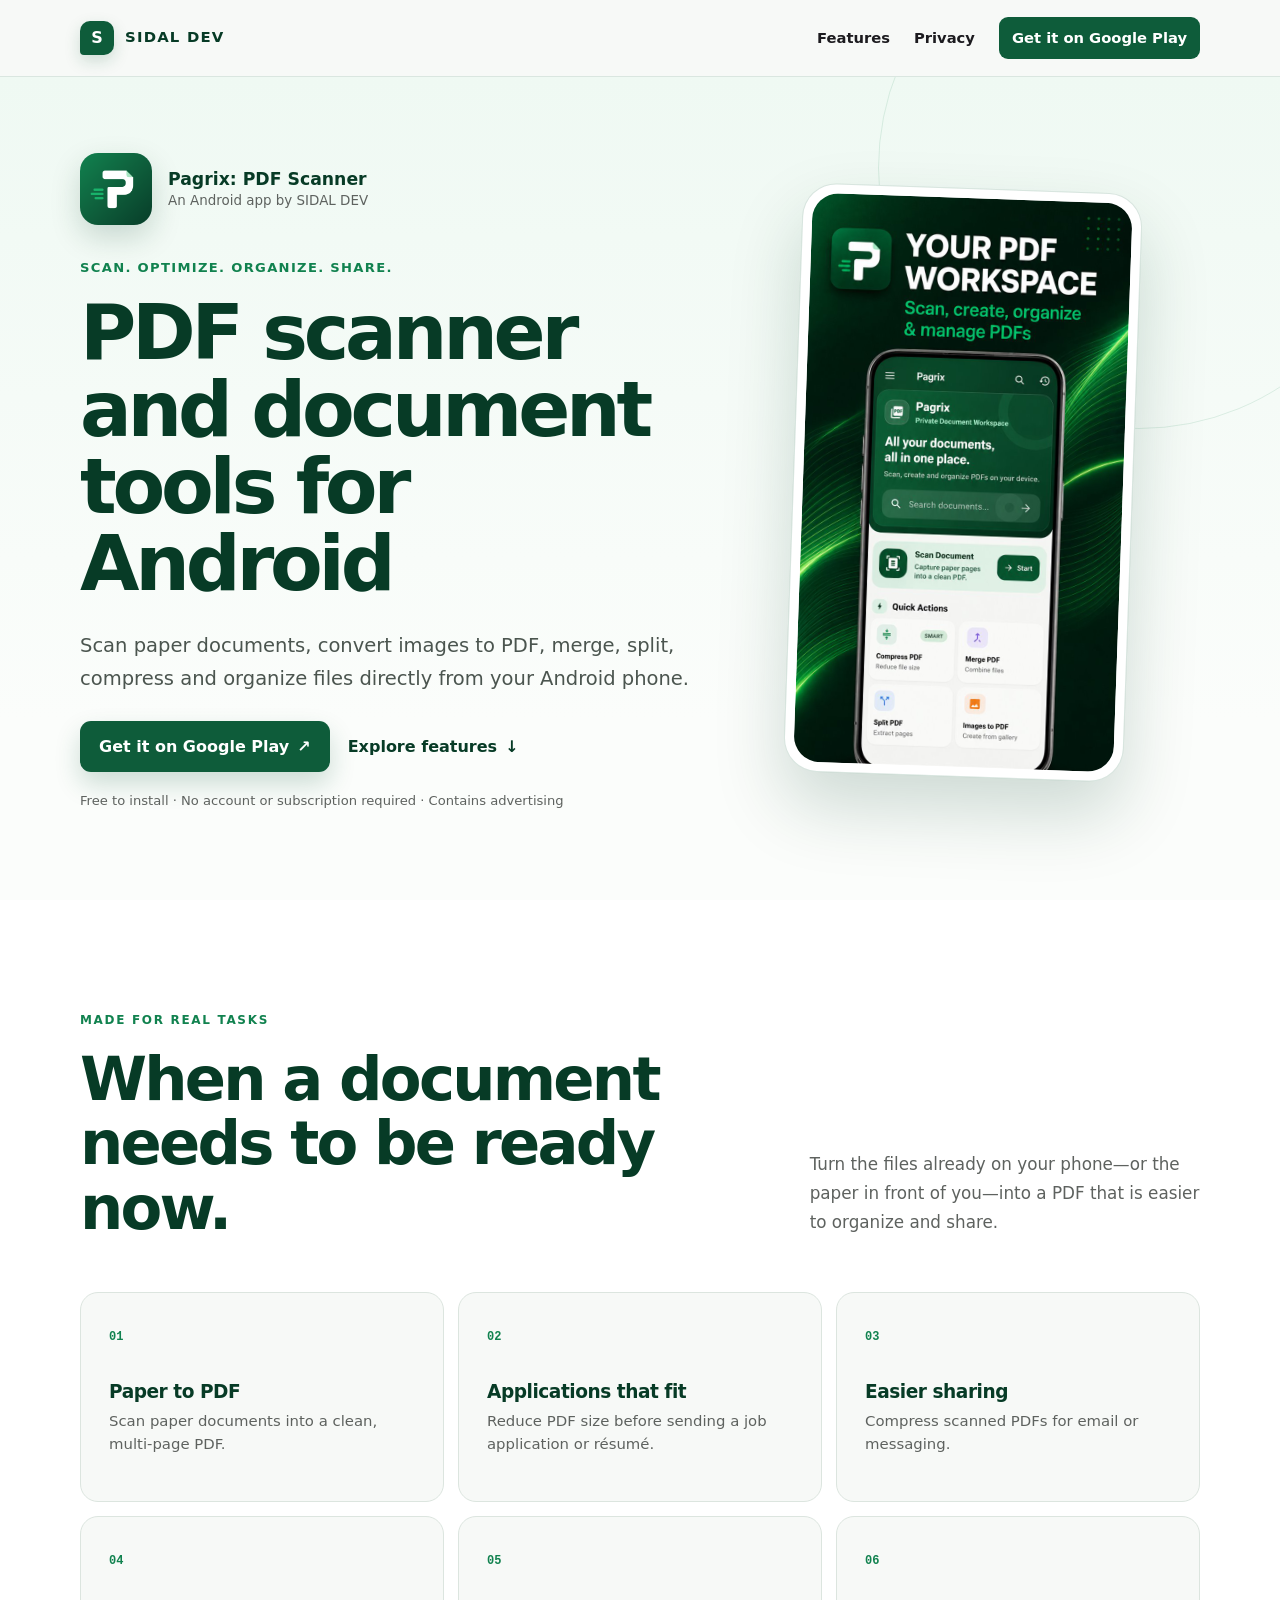
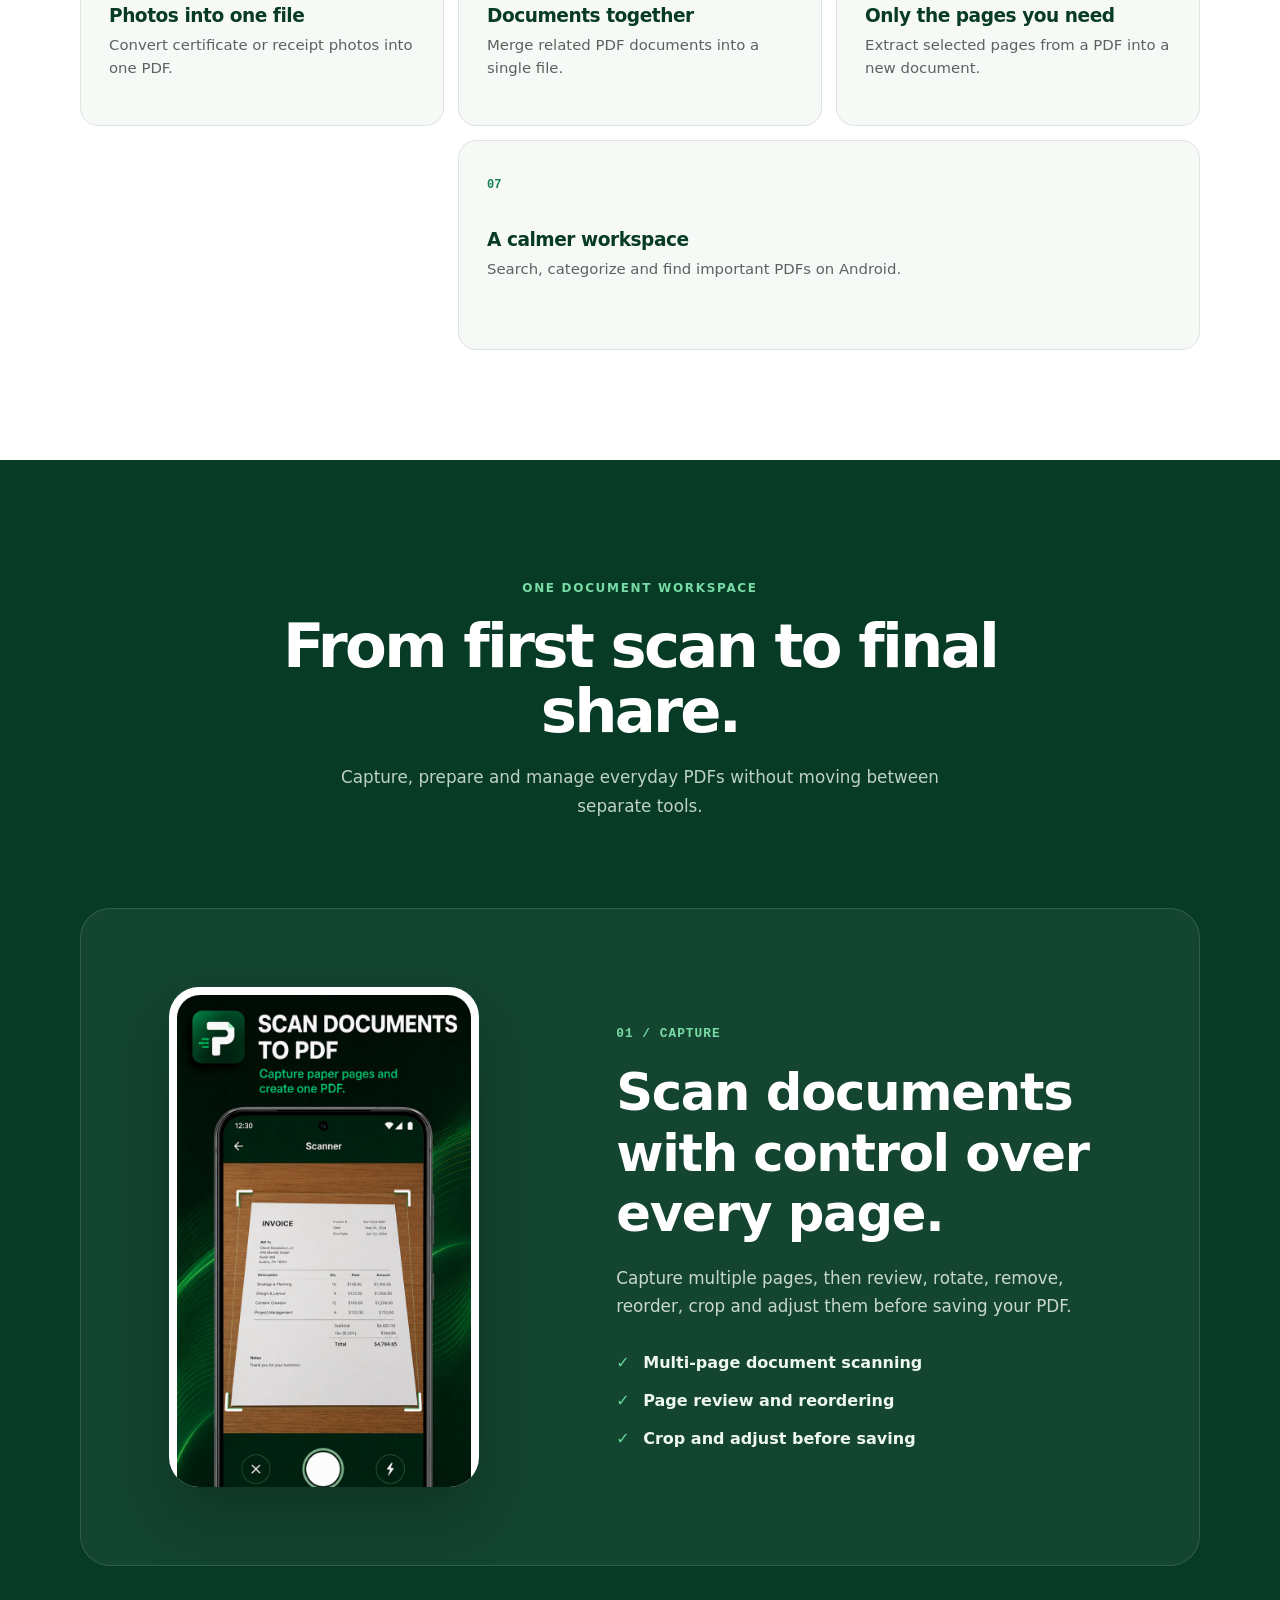
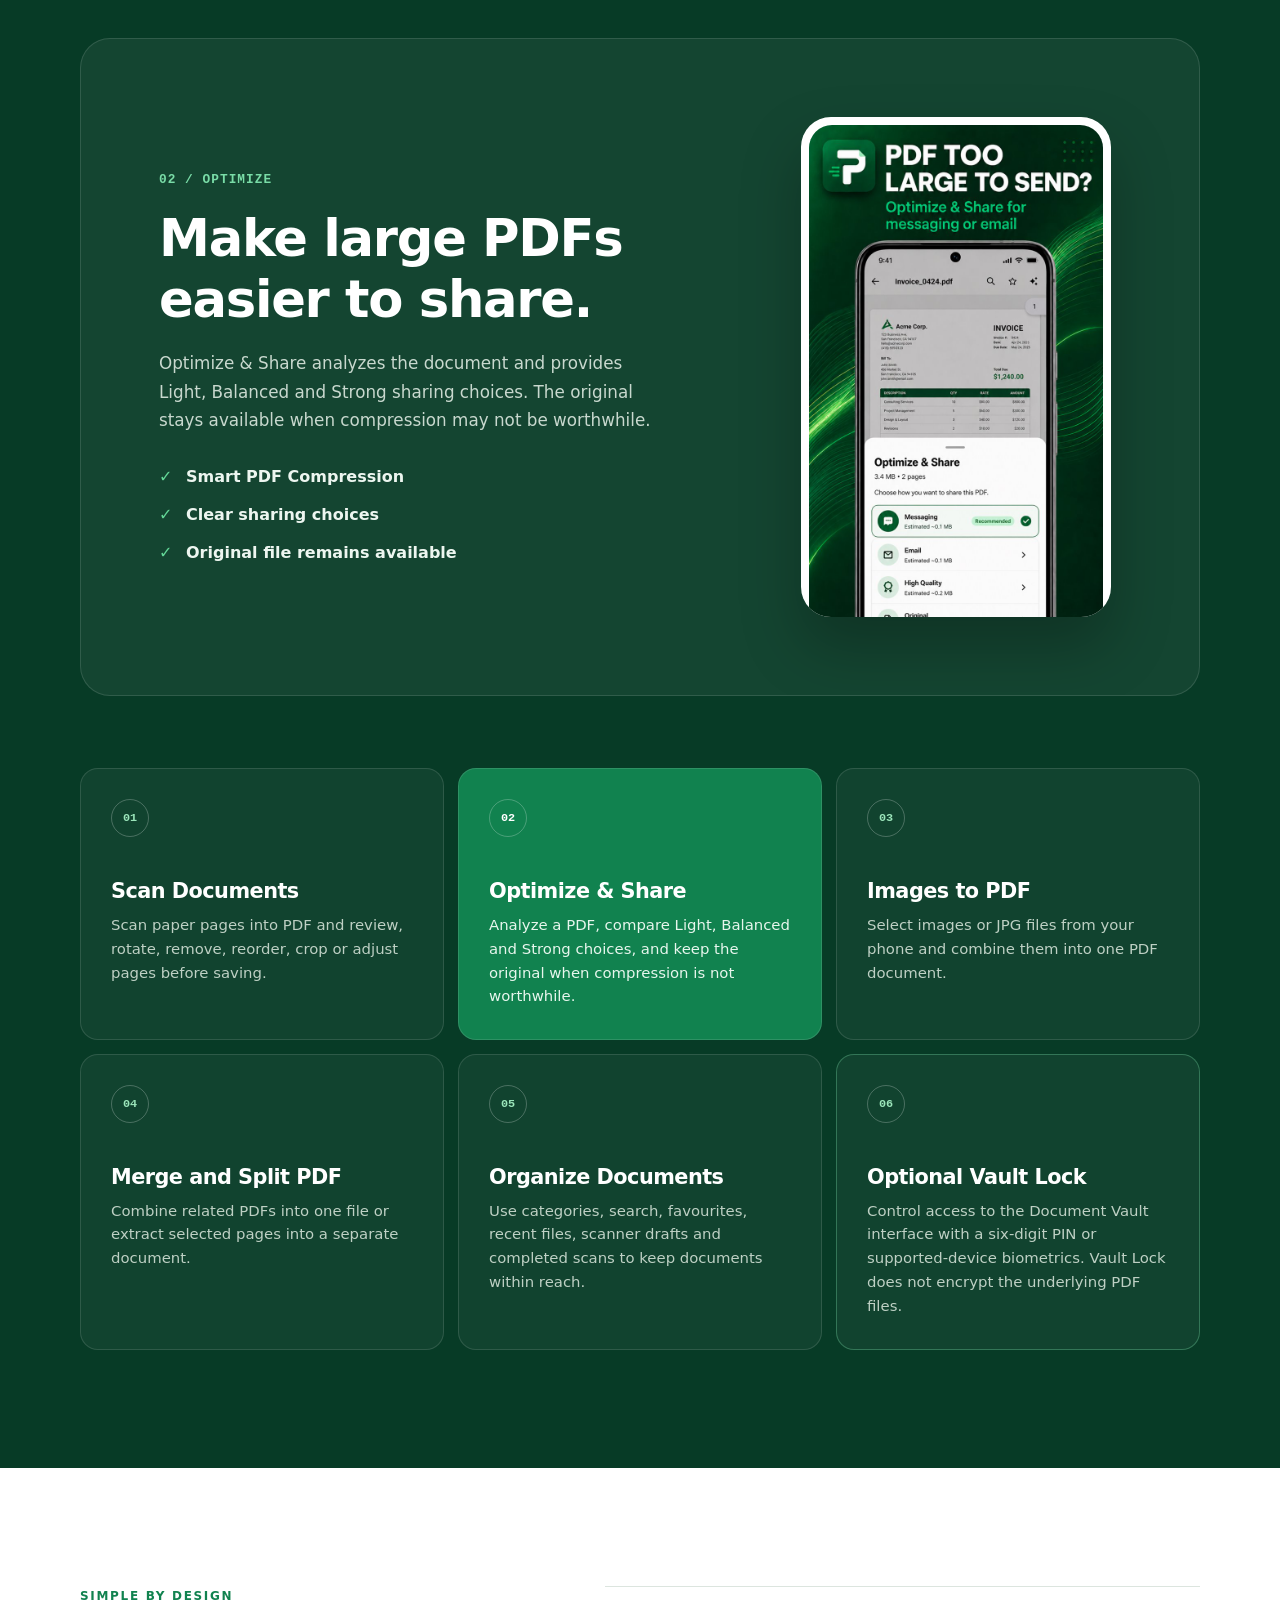
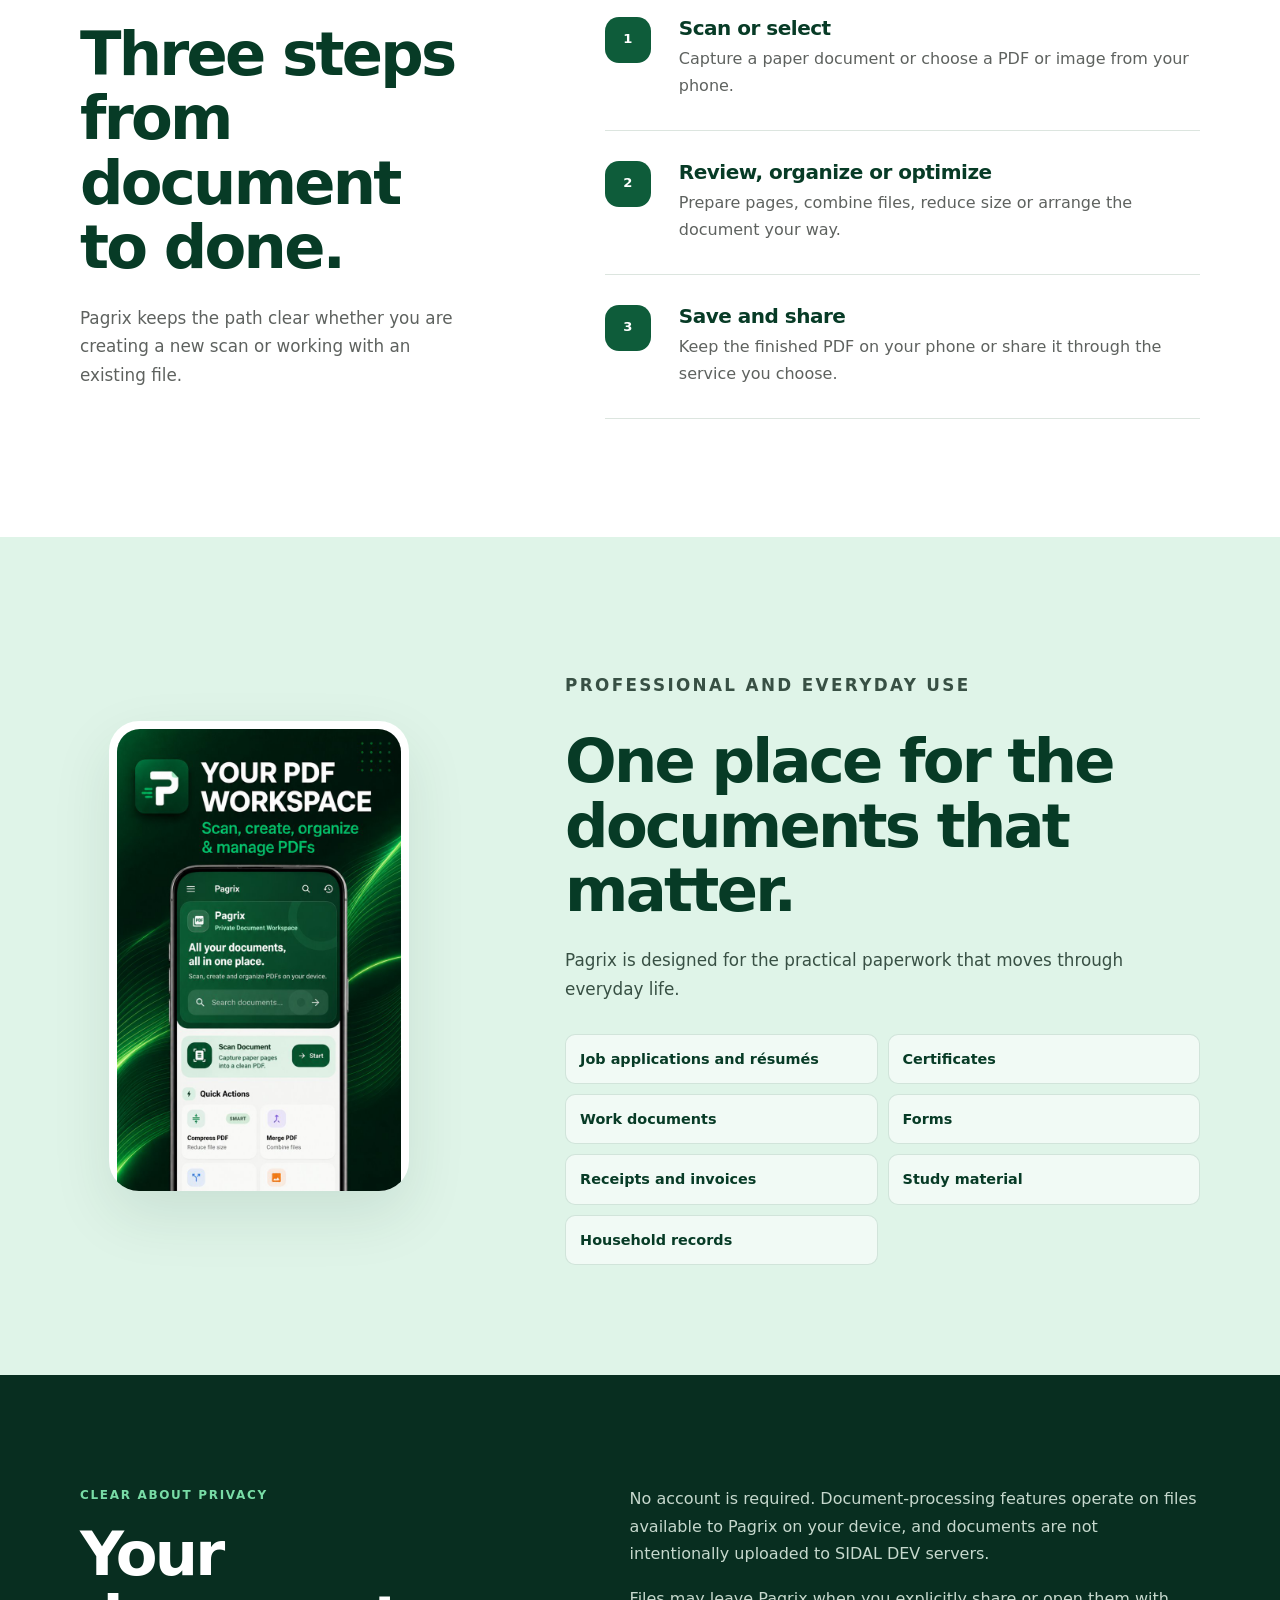
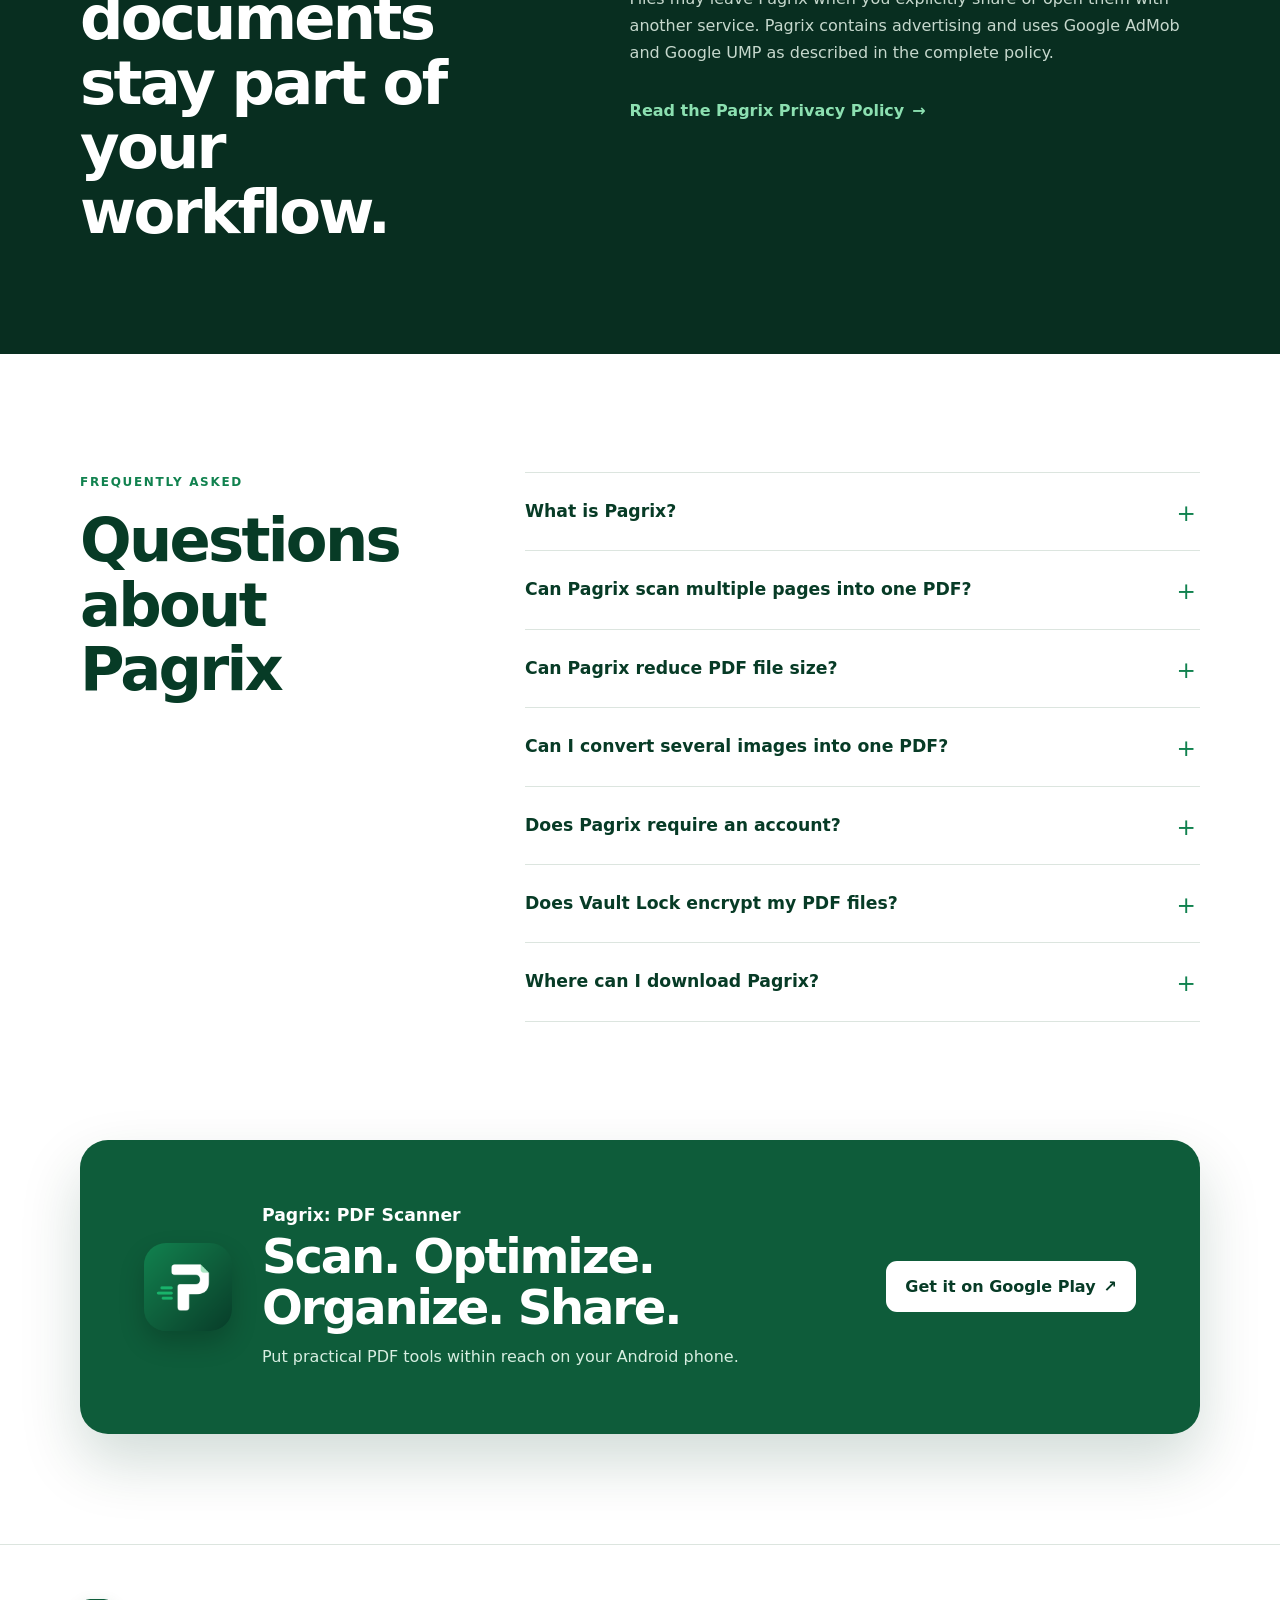
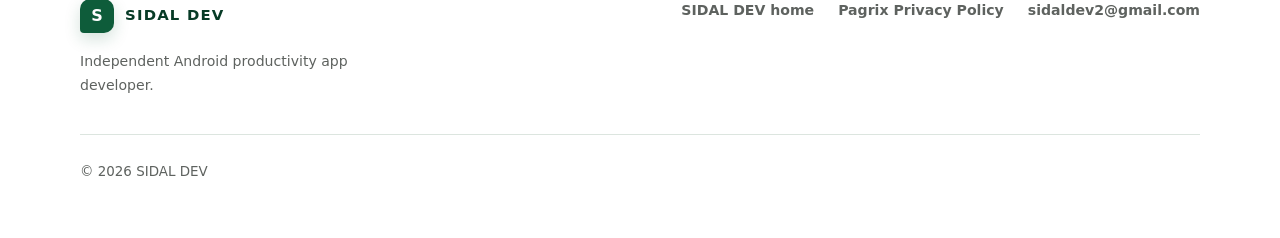
==== pagrix/index.html @ d2dbcf3e "Add Pagrix SEO landing page" ====
<!doctype html>
<html lang="en">
  <head>
    <meta charset="utf-8">
    <meta name="viewport" content="width=device-width, initial-scale=1">
    <meta name="description" content="Scan documents to PDF, convert images, merge, split, compress and organize PDF files on Android with Pagrix.">
    <meta name="robots" content="index, follow">
    <title>Pagrix: PDF Scanner &amp; Document Tools for Android</title>
    <link rel="canonical" href="https://sidaldev.github.io/pagrix/">
    <meta property="og:title" content="Pagrix: PDF Scanner &amp; Document Tools for Android">
    <meta property="og:description" content="Scan documents to PDF, convert images, merge, split, compress and organize PDF files on Android with Pagrix.">
    <meta property="og:url" content="https://sidaldev.github.io/pagrix/">
    <meta property="og:type" content="website">
    <meta property="og:image" content="https://sidaldev.github.io/pagrix/assets/pagrix-social-card.jpg">
    <meta property="og:image:width" content="1024">
    <meta property="og:image:height" content="500">
    <meta property="og:image:alt" content="Pagrix PDF Scanner and Document Workspace for Android">
    <meta name="twitter:card" content="summary_large_image">
    <meta name="twitter:title" content="Pagrix: PDF Scanner &amp; Document Tools for Android">
    <meta name="twitter:description" content="Scan documents to PDF, convert images, merge, split, compress and organize PDF files on Android with Pagrix.">
    <meta name="twitter:image" content="https://sidaldev.github.io/pagrix/assets/pagrix-social-card.jpg">
    <meta name="twitter:image:alt" content="Pagrix PDF Scanner and Document Workspace for Android">
    <link rel="icon" href="assets/pagrix-app-icon.png" type="image/png">
    <link rel="stylesheet" href="../styles.css">
    <link rel="stylesheet" href="styles.css">
    <script type="application/ld+json">
      {
        "@context": "https://schema.org",
        "@type": "SoftwareApplication",
        "name": "Pagrix: PDF Scanner",
        "applicationCategory": "ProductivityApplication",
        "operatingSystem": "Android",
        "description": "Pagrix is an Android PDF scanner and document workspace for scanning paper documents, converting images to PDF, merging and splitting files, optimizing large PDFs for easier sharing, and organizing documents on a phone.",
        "installUrl": "https://play.google.com/store/apps/details?id=com.sidaldev.pagrix",
        "publisher": {
          "@type": "Organization",
          "name": "SIDAL DEV"
        },
        "offers": {
          "@type": "Offer",
          "price": "0",
          "priceCurrency": "USD"
        }
      }
    </script>
  </head>
  <body class="pagrix-page">
    <header class="site-header pagrix-header">
      <div class="shell header-inner">
        <a class="brand" href="../" aria-label="SIDAL DEV home">
          <span class="brand-mark" aria-hidden="true">S</span>
          <span>SIDAL DEV</span>
        </a>
        <nav class="pagrix-nav" aria-label="Pagrix navigation">
          <a href="#features">Features</a>
          <a href="#privacy">Privacy</a>
          <a class="nav-play-link" href="https://play.google.com/store/apps/details?id=com.sidaldev.pagrix&amp;referrer=utm_source%3Dsidaldev_website%26utm_medium%3Dorganic%26utm_campaign%3Dpagrix_launch" target="_blank" rel="noopener noreferrer">Get it on Google Play</a>
        </nav>
      </div>
    </header>

    <main>
      <section class="pagrix-hero" aria-labelledby="pagrix-title">
        <div class="shell pagrix-hero-grid">
          <div class="pagrix-hero-copy">
            <div class="product-lockup">
              <img src="assets/pagrix-app-icon.png" width="72" height="72" alt="Pagrix app logo">
              <div>
                <p class="product-label">Pagrix: PDF Scanner</p>
                <p class="product-maker">An Android app by SIDAL DEV</p>
              </div>
            </div>
            <p class="pagrix-kicker">Scan. Optimize. Organize. Share.</p>
            <h1 id="pagrix-title">PDF scanner and document tools for Android</h1>
            <p class="pagrix-intro">Scan paper documents, convert images to PDF, merge, split, compress and organize files directly from your Android phone.</p>
            <div class="hero-actions">
              <a class="play-button" href="https://play.google.com/store/apps/details?id=com.sidaldev.pagrix&amp;referrer=utm_source%3Dsidaldev_website%26utm_medium%3Dorganic%26utm_campaign%3Dpagrix_launch" target="_blank" rel="noopener noreferrer">Get it on Google Play <span aria-hidden="true">↗</span></a>
              <a class="feature-link" href="#features">Explore features <span aria-hidden="true">↓</span></a>
            </div>
            <p class="hero-note">Free to install · No account or subscription required · Contains advertising</p>
          </div>
          <div class="pagrix-hero-visual">
            <div class="screenshot-frame">
              <img src="assets/pagrix-workspace.jpg" width="720" height="1280" alt="Pagrix Android app showing its PDF workspace and document tools" fetchpriority="high">
            </div>
          </div>
        </div>
      </section>

      <section class="use-cases" aria-labelledby="use-cases-heading">
        <div class="shell">
          <div class="section-intro split-heading">
            <div>
              <p class="eyebrow">Made for real tasks</p>
              <h2 id="use-cases-heading">When a document needs to be ready now.</h2>
            </div>
            <p>Turn the files already on your phone—or the paper in front of you—into a PDF that is easier to organize and share.</p>
          </div>

          <div class="use-case-grid">
            <article class="use-case-card">
              <span aria-hidden="true">01</span>
              <h3>Paper to PDF</h3>
              <p>Scan paper documents into a clean, multi-page PDF.</p>
            </article>
            <article class="use-case-card">
              <span aria-hidden="true">02</span>
              <h3>Applications that fit</h3>
              <p>Reduce PDF size before sending a job application or résumé.</p>
            </article>
            <article class="use-case-card">
              <span aria-hidden="true">03</span>
              <h3>Easier sharing</h3>
              <p>Compress scanned PDFs for email or messaging.</p>
            </article>
            <article class="use-case-card">
              <span aria-hidden="true">04</span>
              <h3>Photos into one file</h3>
              <p>Convert certificate or receipt photos into one PDF.</p>
            </article>
            <article class="use-case-card">
              <span aria-hidden="true">05</span>
              <h3>Documents together</h3>
              <p>Merge related PDF documents into a single file.</p>
            </article>
            <article class="use-case-card">
              <span aria-hidden="true">06</span>
              <h3>Only the pages you need</h3>
              <p>Extract selected pages from a PDF into a new document.</p>
            </article>
            <article class="use-case-card">
              <span aria-hidden="true">07</span>
              <h3>A calmer workspace</h3>
              <p>Search, categorize and find important PDFs on Android.</p>
            </article>
          </div>
        </div>
      </section>

      <section class="feature-section" id="features" aria-labelledby="features-heading">
        <div class="shell">
          <div class="section-intro centered-heading">
            <p class="eyebrow">One document workspace</p>
            <h2 id="features-heading">From first scan to final share.</h2>
            <p>Capture, prepare and manage everyday PDFs without moving between separate tools.</p>
          </div>

          <div class="feature-showcase">
            <div class="showcase-screen showcase-screen-scan">
              <img src="assets/pagrix-scan-documents.jpg" width="720" height="1280" alt="Pagrix scanner capturing a paper invoice as a PDF" loading="lazy">
            </div>
            <div class="showcase-copy">
              <p class="showcase-index">01 / Capture</p>
              <h3>Scan documents with control over every page.</h3>
              <p>Capture multiple pages, then review, rotate, remove, reorder, crop and adjust them before saving your PDF.</p>
              <ul class="check-list">
                <li>Multi-page document scanning</li>
                <li>Page review and reordering</li>
                <li>Crop and adjust before saving</li>
              </ul>
            </div>
          </div>

          <div class="feature-showcase feature-showcase-reverse">
            <div class="showcase-screen showcase-screen-optimize">
              <img src="assets/pagrix-optimize-share.jpg" width="720" height="1280" alt="Pagrix Optimize and Share screen with sharing choices for a PDF" loading="lazy">
            </div>
            <div class="showcase-copy">
              <p class="showcase-index">02 / Optimize</p>
              <h3>Make large PDFs easier to share.</h3>
              <p>Optimize &amp; Share analyzes the document and provides Light, Balanced and Strong sharing choices. The original stays available when compression may not be worthwhile.</p>
              <ul class="check-list">
                <li>Smart PDF Compression</li>
                <li>Clear sharing choices</li>
                <li>Original file remains available</li>
              </ul>
            </div>
          </div>

          <div class="feature-grid">
            <article class="feature-card">
              <span class="feature-number" aria-hidden="true">01</span>
              <h3>Scan Documents</h3>
              <p>Scan paper pages into PDF and review, rotate, remove, reorder, crop or adjust pages before saving.</p>
            </article>
            <article class="feature-card featured-card">
              <span class="feature-number" aria-hidden="true">02</span>
              <h3>Optimize &amp; Share</h3>
              <p>Analyze a PDF, compare Light, Balanced and Strong choices, and keep the original when compression is not worthwhile.</p>
            </article>
            <article class="feature-card">
              <span class="feature-number" aria-hidden="true">03</span>
              <h3>Images to PDF</h3>
              <p>Select images or JPG files from your phone and combine them into one PDF document.</p>
            </article>
            <article class="feature-card">
              <span class="feature-number" aria-hidden="true">04</span>
              <h3>Merge and Split PDF</h3>
              <p>Combine related PDFs into one file or extract selected pages into a separate document.</p>
            </article>
            <article class="feature-card">
              <span class="feature-number" aria-hidden="true">05</span>
              <h3>Organize Documents</h3>
              <p>Use categories, search, favourites, recent files, scanner drafts and completed scans to keep documents within reach.</p>
            </article>
            <article class="feature-card vault-card">
              <span class="feature-number" aria-hidden="true">06</span>
              <h3>Optional Vault Lock</h3>
              <p>Control access to the Document Vault interface with a six-digit PIN or supported-device biometrics. Vault Lock does not encrypt the underlying PDF files.</p>
            </article>
          </div>
        </div>
      </section>

      <section class="workflow-section" aria-labelledby="workflow-heading">
        <div class="shell workflow-grid">
          <div class="workflow-copy">
            <p class="eyebrow">Simple by design</p>
            <h2 id="workflow-heading">Three steps from document to done.</h2>
            <p>Pagrix keeps the path clear whether you are creating a new scan or working with an existing file.</p>
          </div>
          <ol class="workflow-list">
            <li>
              <span>1</span>
              <div>
                <h3>Scan or select</h3>
                <p>Capture a paper document or choose a PDF or image from your phone.</p>
              </div>
            </li>
            <li>
              <span>2</span>
              <div>
                <h3>Review, organize or optimize</h3>
                <p>Prepare pages, combine files, reduce size or arrange the document your way.</p>
              </div>
            </li>
            <li>
              <span>3</span>
              <div>
                <h3>Save and share</h3>
                <p>Keep the finished PDF on your phone or share it through the service you choose.</p>
              </div>
            </li>
          </ol>
        </div>
      </section>

      <section class="everyday-section" aria-labelledby="everyday-heading">
        <div class="shell everyday-grid">
          <div class="everyday-visual">
            <img src="assets/pagrix-workspace.jpg" width="720" height="1280" alt="Pagrix PDF workspace with scan, compress, merge, split and images-to-PDF tools" loading="lazy">
          </div>
          <div class="everyday-content">
            <p class="eyebrow">Professional and everyday use</p>
            <h2 id="everyday-heading">One place for the documents that matter.</h2>
            <p>Pagrix is designed for the practical paperwork that moves through everyday life.</p>
            <ul class="document-types">
              <li>Job applications and résumés</li>
              <li>Certificates</li>
              <li>Work documents</li>
              <li>Forms</li>
              <li>Receipts and invoices</li>
              <li>Study material</li>
              <li>Household records</li>
            </ul>
          </div>
        </div>
      </section>

      <section class="trust-section" id="privacy" aria-labelledby="trust-heading">
        <div class="shell trust-grid">
          <div>
            <p class="eyebrow">Clear about privacy</p>
            <h2 id="trust-heading">Your documents stay part of your workflow.</h2>
          </div>
          <div class="trust-copy">
            <p>No account is required. Document-processing features operate on files available to Pagrix on your device, and documents are not intentionally uploaded to SIDAL DEV servers.</p>
            <p>Files may leave Pagrix when you explicitly share or open them with another service. Pagrix contains advertising and uses Google AdMob and Google UMP as described in the complete policy.</p>
            <a class="light-link" href="../privacy/pagrix/">Read the Pagrix Privacy Policy <span aria-hidden="true">→</span></a>
          </div>
        </div>
      </section>

      <section class="faq-section" aria-labelledby="faq-heading">
        <div class="shell faq-layout">
          <div class="faq-heading-wrap">
            <p class="eyebrow">Frequently asked</p>
            <h2 id="faq-heading">Questions about Pagrix</h2>
          </div>
          <div class="faq-list">
            <details>
              <summary>What is Pagrix?</summary>
              <p>Pagrix is an Android PDF scanner and document workspace for scanning paper documents, converting images, merging, splitting, compressing and organizing PDF files on a phone.</p>
            </details>
            <details>
              <summary>Can Pagrix scan multiple pages into one PDF?</summary>
              <p>Yes. You can capture multiple pages, review and reorder them, then save them together as one PDF.</p>
            </details>
            <details>
              <summary>Can Pagrix reduce PDF file size?</summary>
              <p>Yes. Smart PDF Compression and Optimize &amp; Share provide choices for reducing larger PDFs while keeping the original file available.</p>
            </details>
            <details>
              <summary>Can I convert several images into one PDF?</summary>
              <p>Yes. Images to PDF can combine multiple images or JPG files selected from your phone into one PDF.</p>
            </details>
            <details>
              <summary>Does Pagrix require an account?</summary>
              <p>No. Pagrix does not require an account or subscription. The app contains advertising.</p>
            </details>
            <details>
              <summary>Does Vault Lock encrypt my PDF files?</summary>
              <p>No. Vault Lock controls access to the Document Vault interface using an optional six-digit PIN or supported-device biometrics. It does not encrypt the underlying PDF files.</p>
            </details>
            <details>
              <summary>Where can I download Pagrix?</summary>
              <p>Pagrix is available from its official listing on Google Play.</p>
              <a href="https://play.google.com/store/apps/details?id=com.sidaldev.pagrix&amp;referrer=utm_source%3Dsidaldev_website%26utm_medium%3Dorganic%26utm_campaign%3Dpagrix_launch" target="_blank" rel="noopener noreferrer">Get it on Google Play <span aria-hidden="true">↗</span></a>
            </details>
          </div>
        </div>
      </section>

      <section class="final-cta" aria-labelledby="final-cta-heading">
        <div class="shell final-cta-card">
          <img src="assets/pagrix-app-icon.png" width="88" height="88" alt="Pagrix app logo" loading="lazy">
          <div class="final-cta-copy">
            <p class="product-label">Pagrix: PDF Scanner</p>
            <h2 id="final-cta-heading">Scan. Optimize. Organize. Share.</h2>
            <p>Put practical PDF tools within reach on your Android phone.</p>
          </div>
          <a class="play-button light-play-button" href="https://play.google.com/store/apps/details?id=com.sidaldev.pagrix&amp;referrer=utm_source%3Dsidaldev_website%26utm_medium%3Dorganic%26utm_campaign%3Dpagrix_launch" target="_blank" rel="noopener noreferrer">Get it on Google Play <span aria-hidden="true">↗</span></a>
        </div>
      </section>
    </main>

    <footer class="site-footer pagrix-footer">
      <div class="shell pagrix-footer-grid">
        <div>
          <a class="brand" href="../" aria-label="SIDAL DEV home">
            <span class="brand-mark" aria-hidden="true">S</span>
            <span>SIDAL DEV</span>
          </a>
          <p>Independent Android productivity app developer.</p>
        </div>
        <nav aria-label="Footer navigation">
          <a href="../">SIDAL DEV home</a>
          <a href="../privacy/pagrix/">Pagrix Privacy Policy</a>
          <a href="mailto:sidaldev2@gmail.com">sidaldev2@gmail.com</a>
        </nav>
        <p class="footer-copyright">© 2026 SIDAL DEV</p>
      </div>
    </footer>
  </body>
</html>
---- styles.css ----
:root {
  --green-950: #073b26;
  --green-800: #0e5c3a;
  --green-700: #11824f;
  --green-500: #19b36b;
  --green-100: #dff4e8;
  --green-50: #eff9f3;
  --ink: #1c1b1f;
  --muted: #5e625f;
  --line: #dce5df;
  --surface: #ffffff;
  --background: #f7f9f7;
  --shell: 1120px;
  --policy-width: 780px;
  --shadow: 0 24px 60px rgba(7, 59, 38, 0.1);
}

* {
  box-sizing: border-box;
}

html {
  scroll-behavior: smooth;
}

body {
  margin: 0;
  color: var(--ink);
  background: var(--background);
  font-family: Inter, ui-sans-serif, system-ui, -apple-system, BlinkMacSystemFont, "Segoe UI", sans-serif;
  font-size: 1rem;
  line-height: 1.7;
  text-rendering: optimizeLegibility;
}

a {
  color: var(--green-800);
  text-underline-offset: 0.2em;
}

a:hover {
  color: var(--green-700);
}

a:focus-visible {
  outline: 3px solid var(--green-500);
  outline-offset: 4px;
  border-radius: 3px;
}

.shell {
  width: min(calc(100% - 40px), var(--shell));
  margin-inline: auto;
}

.site-header {
  position: relative;
  z-index: 10;
  border-bottom: 1px solid rgba(14, 92, 58, 0.12);
  background: rgba(247, 249, 247, 0.94);
}

.header-inner {
  min-height: 76px;
  display: flex;
  align-items: center;
  justify-content: space-between;
  gap: 24px;
}

.brand {
  display: inline-flex;
  align-items: center;
  gap: 11px;
  color: var(--green-950);
  font-size: 0.93rem;
  font-weight: 800;
  letter-spacing: 0.08em;
  text-decoration: none;
}

.brand:hover {
  color: var(--green-950);
}

.brand-mark {
  width: 34px;
  height: 34px;
  display: grid;
  place-items: center;
  border-radius: 10px 10px 10px 4px;
  color: #fff;
  background: var(--green-800);
  font-size: 1rem;
  letter-spacing: 0;
  box-shadow: 0 6px 16px rgba(14, 92, 58, 0.18);
}

nav a {
  color: var(--ink);
  font-size: 0.92rem;
  font-weight: 650;
  text-decoration: none;
}

.hero {
  min-height: 620px;
  display: grid;
  grid-template-columns: minmax(0, 1.15fr) minmax(320px, 0.85fr);
  align-items: center;
  gap: clamp(48px, 8vw, 110px);
  padding-block: 88px 104px;
}

.eyebrow {
  margin: 0 0 16px;
  color: var(--green-700);
  font-size: 0.75rem;
  font-weight: 800;
  letter-spacing: 0.14em;
  text-transform: uppercase;
}

h1,
h2,
h3,
p {
  overflow-wrap: break-word;
}

.hero h1 {
  max-width: 760px;
  margin: 0;
  color: var(--green-950);
  font-size: clamp(3rem, 6vw, 5.6rem);
  font-weight: 760;
  letter-spacing: -0.055em;
  line-height: 0.98;
}

.hero h1 span {
  color: var(--green-700);
}

.hero-intro {
  max-width: 650px;
  margin: 30px 0 26px;
  color: var(--muted);
  font-size: clamp(1.08rem, 2vw, 1.24rem);
  line-height: 1.65;
}

.text-link,
.button-link,
.back-link {
  display: inline-flex;
  align-items: center;
  gap: 8px;
  font-weight: 750;
  text-decoration: none;
}

.text-link {
  padding-block: 4px;
  border-bottom: 2px solid var(--green-500);
}

.hero-art {
  position: relative;
  min-height: 410px;
  display: grid;
  place-items: center;
  isolation: isolate;
}

.hero-art::before {
  content: "";
  position: absolute;
  width: 340px;
  height: 340px;
  border-radius: 50%;
  background: var(--green-100);
  z-index: -2;
}

.hero-art::after {
  content: "";
  position: absolute;
  width: 252px;
  height: 252px;
  border: 1px solid rgba(14, 92, 58, 0.18);
  border-radius: 50%;
  z-index: -1;
}

.document {
  position: absolute;
  width: 205px;
  height: 275px;
  border: 1px solid var(--line);
  border-radius: 12px;
  background: #fff;
  box-shadow: var(--shadow);
}

.document-back {
  transform: translate(42px, -23px) rotate(8deg);
  background: var(--green-50);
}

.document-front {
  transform: translate(-22px, 12px) rotate(-2deg);
  overflow: hidden;
}

.document-fold {
  position: absolute;
  top: 0;
  right: 0;
  width: 56px;
  height: 56px;
  border-radius: 0 0 0 12px;
  background: var(--green-100);
}

.document-line {
  position: absolute;
  left: 34px;
  top: 118px;
  width: 116px;
  height: 9px;
  border-radius: 10px;
  background: #cad7ce;
}

.line-long {
  top: 88px;
  width: 137px;
  background: var(--green-700);
}

.line-short {
  top: 148px;
  width: 88px;
}

.scan-line {
  position: absolute;
  inset: 187px 22px auto;
  height: 3px;
  border-radius: 3px;
  background: var(--green-500);
  box-shadow: 0 0 15px rgba(25, 179, 107, 0.65);
}

.status-chip {
  position: absolute;
  right: 4px;
  bottom: 48px;
  display: flex;
  align-items: center;
  gap: 8px;
  padding: 9px 14px;
  border: 1px solid var(--line);
  border-radius: 999px;
  background: #fff;
  box-shadow: 0 12px 28px rgba(7, 59, 38, 0.12);
  color: var(--green-950);
  font-size: 0.8rem;
  font-weight: 700;
}

.status-chip span {
  width: 8px;
  height: 8px;
  border-radius: 50%;
  background: var(--green-500);
}

.apps-section {
  padding-block: 100px 120px;
  background: var(--green-950);
}

.section-heading {
  display: grid;
  grid-template-columns: 0.55fr 1.45fr;
  gap: 32px;
  align-items: start;
  margin-bottom: 48px;
}

.section-heading .eyebrow {
  color: #75d8a3;
  margin-top: 9px;
}

.section-heading h2 {
  max-width: 650px;
  margin: 0;
  color: #fff;
  font-size: clamp(2rem, 4vw, 3.4rem);
  letter-spacing: -0.04em;
  line-height: 1.1;
}

.app-card {
  display: grid;
  grid-template-columns: 120px 1fr;
  gap: clamp(28px, 5vw, 56px);
  align-items: center;
  padding: clamp(30px, 5vw, 56px);
  border: 1px solid rgba(255, 255, 255, 0.13);
  border-radius: 24px;
  background: rgba(255, 255, 255, 0.065);
}

.app-icon {
  width: 112px;
  height: 112px;
  display: grid;
  place-items: center;
  border-radius: 28px;
  background: var(--green-500);
  box-shadow: 0 18px 42px rgba(0, 0, 0, 0.22);
}

.mini-page {
  position: relative;
  width: 48px;
  height: 60px;
  border-radius: 5px;
  background: #fff;
}

.mini-page::before,
.mini-page::after {
  content: "";
  position: absolute;
  left: 10px;
  right: 10px;
  height: 4px;
  border-radius: 4px;
  background: var(--green-500);
}

.mini-page::before {
  top: 21px;
}

.mini-page::after {
  top: 32px;
  right: 17px;
}

.app-type {
  margin: 0 0 5px;
  color: #9be5ba;
  font-size: 0.78rem;
  font-weight: 750;
  letter-spacing: 0.07em;
  text-transform: uppercase;
}

.app-card h3 {
  margin: 0 0 8px;
  color: #fff;
  font-size: clamp(1.6rem, 3vw, 2.25rem);
  letter-spacing: -0.025em;
}

.app-content > p:not(.app-type) {
  max-width: 620px;
  margin: 0 0 24px;
  color: #cfddd4;
  font-size: 1.04rem;
}

.button-link {
  width: fit-content;
  padding: 11px 17px;
  border-radius: 10px;
  color: var(--green-950);
  background: #fff;
}

.button-link:hover {
  color: var(--green-800);
  background: var(--green-50);
}

.app-card-actions {
  display: flex;
  flex-wrap: wrap;
  align-items: center;
  gap: 20px;
}

.app-secondary-link {
  color: #cfddd4;
  font-size: 0.92rem;
  font-weight: 700;
}

.app-secondary-link:hover {
  color: #fff;
}

.policy-main {
  padding: 58px 20px 110px;
}

.policy-shell {
  width: min(100%, var(--policy-width));
  margin-inline: auto;
}

.back-link {
  margin-bottom: 42px;
  font-size: 0.92rem;
}

.policy-hero {
  padding: clamp(30px, 6vw, 56px);
  border-radius: 24px;
  background: var(--green-950);
  box-shadow: var(--shadow);
}

.policy-hero .eyebrow {
  color: #8ce0b1;
}

.policy-hero h1 {
  margin: 0;
  color: #fff;
  font-size: clamp(2.5rem, 7vw, 4.5rem);
  letter-spacing: -0.05em;
  line-height: 1.03;
}

.policy-meta {
  display: grid;
  grid-template-columns: repeat(3, 1fr);
  gap: 22px;
  margin: 42px 0 0;
  padding-top: 28px;
  border-top: 1px solid rgba(255, 255, 255, 0.18);
}

.policy-meta div {
  min-width: 0;
}

.policy-meta dt {
  margin-bottom: 3px;
  color: #9bc6ad;
  font-size: 0.73rem;
  font-weight: 750;
  letter-spacing: 0.06em;
  text-transform: uppercase;
}

.policy-meta dd {
  margin: 0;
  color: #fff;
  font-size: 0.9rem;
  font-weight: 620;
  overflow-wrap: anywhere;
}

code {
  font-family: "SFMono-Regular", Consolas, "Liberation Mono", monospace;
  font-size: 0.88em;
}

.policy-content {
  margin-top: 50px;
}

.policy-lead {
  margin: 0 0 58px;
  color: var(--green-950);
  font-size: clamp(1.15rem, 2.5vw, 1.35rem);
  font-weight: 520;
  line-height: 1.65;
}

.policy-content section {
  margin-top: 48px;
  padding-top: 48px;
  border-top: 1px solid var(--line);
}

.policy-content h2 {
  margin: 0 0 20px;
  color: var(--green-950);
  font-size: clamp(1.35rem, 3vw, 1.7rem);
  letter-spacing: -0.025em;
  line-height: 1.25;
}

.policy-content p {
  margin: 0 0 16px;
  color: #3f4541;
}

.policy-content ul {
  margin: 8px 0 20px;
  padding-left: 1.4em;
}

.policy-content li {
  margin-bottom: 6px;
}

.contact-card {
  padding: 26px;
  border: 1px solid var(--line);
  border-radius: 16px;
  background: var(--surface);
}

.contact-card p {
  margin-bottom: 15px;
}

.contact-label {
  display: block;
  color: var(--muted);
  font-size: 0.75rem;
  font-weight: 750;
  letter-spacing: 0.05em;
  text-transform: uppercase;
}

.contact-email {
  display: inline-block;
  margin-top: 5px;
  color: var(--green-800);
  font-weight: 750;
  overflow-wrap: anywhere;
}

.site-footer {
  border-top: 1px solid var(--line);
  background: #fff;
}

.footer-inner {
  min-height: 100px;
  display: flex;
  align-items: center;
  justify-content: space-between;
  gap: 24px;
}

.footer-inner p,
.footer-inner a {
  margin: 0;
  color: var(--muted);
  font-size: 0.87rem;
}

@media (max-width: 760px) {
  .shell {
    width: min(calc(100% - 32px), var(--shell));
  }

  .hero {
    min-height: 0;
    grid-template-columns: 1fr;
    gap: 30px;
    padding-block: 68px 78px;
  }

  .hero-copy {
    position: relative;
    z-index: 2;
  }

  .hero-art {
    min-height: 310px;
    transform: scale(0.85);
  }

  .section-heading {
    grid-template-columns: 1fr;
    gap: 8px;
  }

  .section-heading .eyebrow {
    margin-top: 0;
  }

  .app-card {
    grid-template-columns: 1fr;
  }

  .app-icon {
    width: 88px;
    height: 88px;
    border-radius: 22px;
  }

  .mini-page {
    transform: scale(0.78);
  }

  .policy-meta {
    grid-template-columns: 1fr;
  }
}

@media (max-width: 440px) {
  .header-inner {
    min-height: 68px;
  }

  .brand {
    font-size: 0.82rem;
  }

  .brand-mark {
    width: 31px;
    height: 31px;
  }

  .hero {
    padding-top: 52px;
  }

  .hero h1 {
    font-size: clamp(2.65rem, 14vw, 3.7rem);
  }

  .hero-art {
    margin-inline: -24px;
    transform: scale(0.75);
  }

  .apps-section {
    padding-block: 78px 88px;
  }

  .app-card {
    border-radius: 18px;
  }

  .policy-main {
    padding: 38px 16px 78px;
  }

  .policy-hero {
    margin-inline: -2px;
    border-radius: 18px;
  }

  .footer-inner {
    min-height: 116px;
    flex-direction: column;
    align-items: flex-start;
    justify-content: center;
    gap: 5px;
  }
}

@media (prefers-reduced-motion: reduce) {
  html {
    scroll-behavior: auto;
  }
}
---- pagrix/styles.css ----
.pagrix-page {
  background: #fbfdfb;
  overflow-x: hidden;
}

.pagrix-header {
  position: sticky;
  top: 0;
  backdrop-filter: blur(14px);
}

.pagrix-nav {
  display: flex;
  align-items: center;
  gap: 24px;
}

.nav-play-link {
  padding: 8px 13px;
  border-radius: 9px;
  color: #fff;
  background: var(--green-800);
}

.nav-play-link:hover {
  color: #fff;
  background: var(--green-700);
}

.pagrix-hero {
  position: relative;
  overflow: hidden;
  background: linear-gradient(180deg, var(--green-50), #fbfdfb 78%);
}

.pagrix-hero::before {
  content: "";
  position: absolute;
  top: -170px;
  right: -120px;
  width: 520px;
  height: 520px;
  border: 1px solid rgba(17, 130, 79, 0.12);
  border-radius: 50%;
}

.pagrix-hero-grid {
  min-height: 720px;
  display: grid;
  grid-template-columns: minmax(0, 1.08fr) minmax(310px, 0.72fr);
  align-items: center;
  gap: clamp(48px, 8vw, 112px);
  padding-block: 76px 88px;
}

.product-lockup {
  display: flex;
  align-items: center;
  gap: 16px;
  margin-bottom: 32px;
}

.product-lockup img {
  border-radius: 18px;
  box-shadow: 0 12px 30px rgba(7, 59, 38, 0.18);
}

.product-label,
.product-maker {
  margin: 0;
  line-height: 1.35;
}

.product-label {
  color: var(--green-950);
  font-size: 1.08rem;
  font-weight: 800;
}

.product-maker {
  color: var(--muted);
  font-size: 0.84rem;
}

.pagrix-kicker {
  margin: 0 0 16px;
  color: var(--green-700);
  font-size: 0.82rem;
  font-weight: 850;
  letter-spacing: 0.1em;
  text-transform: uppercase;
}

.pagrix-hero h1 {
  max-width: 760px;
  margin: 0;
  color: var(--green-950);
  font-size: clamp(3rem, 6vw, 5.2rem);
  font-weight: 780;
  letter-spacing: -0.055em;
  line-height: 1;
}

.pagrix-intro {
  max-width: 690px;
  margin: 26px 0;
  color: #4b554f;
  font-size: clamp(1.05rem, 2vw, 1.22rem);
}

.hero-actions {
  display: flex;
  flex-wrap: wrap;
  align-items: center;
  gap: 18px;
}

.play-button,
.feature-link {
  display: inline-flex;
  align-items: center;
  justify-content: center;
  gap: 8px;
  min-height: 48px;
  font-weight: 800;
  text-decoration: none;
}

.play-button {
  padding: 12px 19px;
  border-radius: 11px;
  color: #fff;
  background: var(--green-800);
  box-shadow: 0 12px 26px rgba(14, 92, 58, 0.2);
}

.play-button:hover {
  color: #fff;
  background: var(--green-700);
}

.feature-link {
  color: var(--green-950);
}

.hero-note {
  margin: 18px 0 0;
  color: var(--muted);
  font-size: 0.82rem;
}

.pagrix-hero-visual {
  position: relative;
  display: grid;
  justify-content: center;
}

.screenshot-frame {
  width: min(100%, 340px);
  padding: 9px;
  border: 1px solid rgba(14, 92, 58, 0.16);
  border-radius: 34px;
  background: #fff;
  box-shadow: 0 34px 70px rgba(7, 59, 38, 0.18);
  transform: rotate(2deg);
}

.screenshot-frame img {
  display: block;
  width: 100%;
  height: auto;
  border-radius: 26px;
}

.section-intro h2,
.workflow-copy h2,
.everyday-content h2,
.trust-section h2,
.faq-heading-wrap h2,
.final-cta h2 {
  margin: 0;
  color: var(--green-950);
  font-size: clamp(2.15rem, 5vw, 3.8rem);
  letter-spacing: -0.045em;
  line-height: 1.06;
}

.section-intro > p:last-child,
.workflow-copy > p:last-child,
.everyday-content > p {
  color: var(--muted);
  font-size: 1.05rem;
}

.use-cases {
  padding-block: 110px;
  background: #fff;
}

.split-heading {
  display: grid;
  grid-template-columns: minmax(0, 1fr) minmax(280px, 0.62fr);
  align-items: end;
  gap: clamp(34px, 8vw, 100px);
  margin-bottom: 52px;
}

.split-heading > p:last-child {
  margin: 0 0 4px;
}

.use-case-grid {
  display: grid;
  grid-template-columns: repeat(3, minmax(0, 1fr));
  gap: 14px;
}

.use-case-card {
  min-height: 210px;
  padding: 28px;
  border: 1px solid var(--line);
  border-radius: 18px;
  background: var(--background);
}

.use-case-card:last-child {
  grid-column: 2 / 4;
}

.use-case-card > span {
  display: inline-block;
  margin-bottom: 34px;
  color: var(--green-700);
  font-family: "SFMono-Regular", Consolas, "Liberation Mono", monospace;
  font-size: 0.75rem;
  font-weight: 800;
}

.use-case-card h3,
.feature-card h3,
.workflow-list h3,
.showcase-copy h3 {
  color: var(--green-950);
  letter-spacing: -0.025em;
  line-height: 1.18;
}

.use-case-card h3 {
  margin: 0 0 7px;
  font-size: 1.16rem;
}

.use-case-card p {
  margin: 0;
  color: var(--muted);
  font-size: 0.93rem;
  line-height: 1.55;
}

.feature-section {
  padding-block: 118px;
  color: #fff;
  background: var(--green-950);
}

.centered-heading {
  max-width: 760px;
  margin: 0 auto 88px;
  text-align: center;
}

.feature-section .eyebrow {
  color: #78dca6;
}

.feature-section .section-intro h2 {
  color: #fff;
}

.feature-section .section-intro > p:last-child {
  max-width: 630px;
  margin: 20px auto 0;
  color: #bfd1c5;
}

.feature-showcase {
  min-height: 600px;
  display: grid;
  grid-template-columns: minmax(260px, 0.75fr) minmax(0, 1.15fr);
  align-items: center;
  gap: clamp(54px, 10vw, 140px);
  margin-top: 72px;
  padding: clamp(38px, 7vw, 78px);
  border: 1px solid rgba(255, 255, 255, 0.12);
  border-radius: 30px;
  background: rgba(255, 255, 255, 0.055);
  overflow: hidden;
}

.feature-showcase-reverse {
  grid-template-columns: minmax(0, 1.15fr) minmax(260px, 0.75fr);
}

.feature-showcase-reverse .showcase-screen {
  grid-column: 2;
  grid-row: 1;
}

.feature-showcase-reverse .showcase-copy {
  grid-column: 1;
  grid-row: 1;
}

.showcase-screen {
  justify-self: center;
  width: min(100%, 310px);
  max-height: 500px;
  padding: 8px;
  border-radius: 30px;
  background: #fff;
  box-shadow: 0 30px 60px rgba(0, 0, 0, 0.25);
  overflow: hidden;
}

.showcase-screen img {
  display: block;
  width: 100%;
  height: auto;
  border-radius: 23px;
}

.showcase-index {
  margin: 0 0 18px;
  color: #79dca7;
  font-family: "SFMono-Regular", Consolas, "Liberation Mono", monospace;
  font-size: 0.8rem;
  font-weight: 800;
  letter-spacing: 0.08em;
  text-transform: uppercase;
}

.showcase-copy h3 {
  max-width: 580px;
  margin: 0 0 20px;
  color: #fff;
  font-size: clamp(2rem, 4vw, 3.25rem);
}

.showcase-copy > p:not(.showcase-index) {
  max-width: 610px;
  margin: 0 0 28px;
  color: #c8d8ce;
  font-size: 1.05rem;
}

.check-list {
  display: grid;
  gap: 11px;
  margin: 0;
  padding: 0;
  list-style: none;
}

.check-list li {
  position: relative;
  padding-left: 27px;
  color: #edf6f0;
  font-weight: 650;
}

.check-list li::before {
  content: "✓";
  position: absolute;
  left: 0;
  color: #64d898;
  font-weight: 900;
}

.feature-grid {
  display: grid;
  grid-template-columns: repeat(3, minmax(0, 1fr));
  gap: 14px;
  margin-top: 72px;
}

.feature-card {
  min-height: 270px;
  padding: 30px;
  border: 1px solid rgba(255, 255, 255, 0.12);
  border-radius: 18px;
  background: rgba(255, 255, 255, 0.045);
}

.feature-card.featured-card {
  background: var(--green-700);
}

.feature-number {
  display: inline-grid;
  width: 38px;
  height: 38px;
  place-items: center;
  margin-bottom: 42px;
  border: 1px solid rgba(255, 255, 255, 0.24);
  border-radius: 50%;
  color: #9be5ba;
  font-family: "SFMono-Regular", Consolas, "Liberation Mono", monospace;
  font-size: 0.74rem;
  font-weight: 800;
}

.featured-card .feature-number {
  color: #fff;
}

.feature-card h3 {
  margin: 0 0 10px;
  color: #fff;
  font-size: 1.3rem;
}

.feature-card p {
  margin: 0;
  color: #bed0c4;
  font-size: 0.93rem;
  line-height: 1.6;
}

.featured-card p {
  color: #e7f6ed;
}

.vault-card {
  border-color: rgba(117, 216, 163, 0.34);
}

.workflow-section {
  padding-block: 118px;
  background: #fff;
}

.workflow-grid {
  display: grid;
  grid-template-columns: minmax(0, 0.8fr) minmax(340px, 1.2fr);
  gap: clamp(50px, 10vw, 130px);
}

.workflow-copy {
  position: sticky;
  top: 130px;
  align-self: start;
}

.workflow-copy > p:last-child {
  margin: 24px 0 0;
}

.workflow-list {
  display: grid;
  gap: 0;
  margin: 0;
  padding: 0;
  list-style: none;
}

.workflow-list li {
  display: grid;
  grid-template-columns: 52px 1fr;
  gap: 22px;
  padding: 30px 0;
  border-top: 1px solid var(--line);
}

.workflow-list li:last-child {
  border-bottom: 1px solid var(--line);
}

.workflow-list li > span {
  width: 46px;
  height: 46px;
  display: grid;
  place-items: center;
  border-radius: 14px;
  color: #fff;
  background: var(--green-800);
  font-size: 0.82rem;
  font-weight: 850;
}

.workflow-list h3 {
  margin: 0 0 5px;
  font-size: 1.25rem;
}

.workflow-list p {
  margin: 0;
  color: var(--muted);
}

.everyday-section {
  padding-block: 110px;
  background: var(--green-100);
}

.everyday-grid {
  display: grid;
  grid-template-columns: minmax(260px, 0.72fr) minmax(0, 1.28fr);
  align-items: center;
  gap: clamp(52px, 10vw, 130px);
}

.everyday-visual {
  justify-self: center;
  width: min(100%, 300px);
  max-height: 470px;
  padding: 8px;
  border-radius: 30px;
  background: #fff;
  box-shadow: var(--shadow);
  overflow: hidden;
}

.everyday-visual img {
  display: block;
  width: 100%;
  height: auto;
  border-radius: 23px;
}

.everyday-content > p {
  max-width: 650px;
  margin: 24px 0 30px;
  color: #385044;
}

.document-types {
  display: grid;
  grid-template-columns: repeat(2, minmax(0, 1fr));
  gap: 10px;
  margin: 0;
  padding: 0;
  list-style: none;
}

.document-types li {
  padding: 12px 14px;
  border: 1px solid rgba(14, 92, 58, 0.14);
  border-radius: 10px;
  color: var(--green-950);
  background: rgba(255, 255, 255, 0.55);
  font-size: 0.9rem;
  font-weight: 700;
}

.trust-section {
  padding-block: 110px;
  background: #082e20;
}

.trust-grid {
  display: grid;
  grid-template-columns: minmax(0, 0.85fr) minmax(330px, 1.15fr);
  gap: clamp(50px, 10vw, 130px);
}

.trust-section .eyebrow {
  color: #78dca6;
}

.trust-section h2 {
  color: #fff;
}

.trust-copy p {
  margin: 0 0 18px;
  color: #c6d8cd;
}

.light-link {
  display: inline-flex;
  align-items: center;
  gap: 8px;
  margin-top: 12px;
  color: #8ce0b1;
  font-weight: 800;
  text-decoration: none;
}

.light-link:hover {
  color: #fff;
}

.faq-section {
  padding-block: 118px;
  background: #fff;
}

.faq-layout {
  display: grid;
  grid-template-columns: minmax(260px, 0.65fr) minmax(0, 1.35fr);
  align-items: start;
  gap: clamp(45px, 10vw, 120px);
}

.faq-heading-wrap {
  position: sticky;
  top: 130px;
}

.faq-list {
  border-top: 1px solid var(--line);
}

.faq-list details {
  border-bottom: 1px solid var(--line);
}

.faq-list summary {
  position: relative;
  padding: 24px 48px 24px 0;
  color: var(--green-950);
  cursor: pointer;
  font-size: 1.08rem;
  font-weight: 800;
  list-style: none;
}

.faq-list summary::-webkit-details-marker {
  display: none;
}

.faq-list summary::after {
  content: "+";
  position: absolute;
  top: 20px;
  right: 4px;
  color: var(--green-700);
  font-size: 1.45rem;
  font-weight: 500;
}

.faq-list details[open] summary::after {
  content: "−";
}

.faq-list summary:focus-visible {
  outline: 3px solid var(--green-500);
  outline-offset: 4px;
  border-radius: 3px;
}

.faq-list details p {
  margin: -3px 0 22px;
  color: var(--muted);
}

.faq-list details > a {
  display: inline-block;
  margin: -3px 0 24px;
  font-weight: 750;
}

.final-cta {
  padding: 0 0 110px;
  background: #fff;
}

.final-cta-card {
  display: grid;
  grid-template-columns: auto 1fr auto;
  align-items: center;
  gap: 30px;
  padding: clamp(32px, 6vw, 64px);
  border-radius: 28px;
  color: #fff;
  background: var(--green-800);
  box-shadow: 0 28px 60px rgba(7, 59, 38, 0.18);
}

.final-cta-card > img {
  border-radius: 22px;
  box-shadow: 0 12px 26px rgba(0, 0, 0, 0.2);
}

.final-cta .product-label,
.final-cta h2 {
  color: #fff;
}

.final-cta h2 {
  margin-top: 4px;
  font-size: clamp(1.8rem, 4vw, 3rem);
}

.final-cta-copy > p:last-child {
  margin: 10px 0 0;
  color: #d7eee1;
}

.light-play-button {
  color: var(--green-950);
  background: #fff;
  box-shadow: none;
  white-space: nowrap;
}

.light-play-button:hover {
  color: var(--green-800);
  background: var(--green-50);
}

.pagrix-footer {
  padding-block: 54px;
}

.pagrix-footer-grid {
  display: grid;
  grid-template-columns: minmax(220px, 1fr) auto;
  gap: 26px 60px;
  align-items: start;
}

.pagrix-footer-grid > div > p {
  max-width: 340px;
  margin: 17px 0 0;
  color: var(--muted);
  font-size: 0.88rem;
}

.pagrix-footer nav {
  display: flex;
  flex-wrap: wrap;
  justify-content: flex-end;
  gap: 12px 24px;
}

.pagrix-footer nav a {
  color: var(--muted);
  font-size: 0.88rem;
}

.footer-copyright {
  grid-column: 1 / -1;
  margin: 10px 0 0;
  padding-top: 26px;
  border-top: 1px solid var(--line);
  color: var(--muted);
  font-size: 0.84rem;
}

@media (max-width: 940px) {
  .pagrix-nav > a:not(.nav-play-link) {
    display: none;
  }

  .feature-grid {
    grid-template-columns: repeat(2, minmax(0, 1fr));
  }

  .workflow-grid,
  .faq-layout {
    grid-template-columns: 1fr;
  }

  .workflow-copy,
  .faq-heading-wrap {
    position: static;
  }

  .final-cta-card {
    grid-template-columns: auto 1fr;
  }

  .final-cta-card .play-button {
    grid-column: 2;
    justify-self: start;
  }
}

@media (max-width: 760px) {
  .nav-play-link {
    font-size: 0.8rem;
  }

  .pagrix-hero-grid {
    min-height: 0;
    grid-template-columns: 1fr;
    gap: 50px;
    padding-block: 56px 72px;
  }

  .pagrix-hero h1 {
    font-size: clamp(2.7rem, 12vw, 4rem);
  }

  .pagrix-hero-visual {
    max-height: 500px;
    overflow: hidden;
  }

  .screenshot-frame {
    width: min(82vw, 310px);
  }

  .use-cases,
  .feature-section,
  .workflow-section,
  .everyday-section,
  .trust-section,
  .faq-section {
    padding-block: 82px;
  }

  .split-heading,
  .feature-showcase,
  .feature-showcase-reverse,
  .everyday-grid,
  .trust-grid {
    grid-template-columns: 1fr;
  }

  .split-heading {
    align-items: start;
    gap: 22px;
  }

  .use-case-grid {
    grid-template-columns: repeat(2, minmax(0, 1fr));
  }

  .use-case-card:last-child {
    grid-column: 1 / -1;
  }

  .feature-showcase {
    min-height: 0;
    gap: 42px;
    margin-top: 48px;
  }

  .feature-showcase-reverse .showcase-screen,
  .feature-showcase-reverse .showcase-copy {
    grid-column: auto;
    grid-row: auto;
  }

  .feature-showcase-reverse .showcase-screen {
    order: 1;
  }

  .feature-showcase-reverse .showcase-copy {
    order: 2;
  }

  .showcase-screen {
    max-height: 430px;
  }

  .feature-grid {
    margin-top: 48px;
  }

  .everyday-visual {
    max-height: 420px;
  }

  .everyday-content {
    order: -1;
  }

  .pagrix-footer-grid {
    grid-template-columns: 1fr;
  }

  .pagrix-footer nav {
    justify-content: flex-start;
  }
}

@media (max-width: 380px) {
  .pagrix-header .header-inner {
    gap: 10px;
  }

  .nav-play-link {
    padding-inline: 10px;
    font-size: 0.74rem;
  }

  .hero-actions {
    align-items: stretch;
    flex-direction: column;
  }

  .play-button,
  .feature-link {
    width: 100%;
  }

  .use-case-grid,
  .feature-grid,
  .document-types {
    grid-template-columns: 1fr;
  }

  .use-case-card:last-child {
    grid-column: auto;
  }

  .feature-showcase {
    padding: 25px;
    border-radius: 20px;
  }

  .workflow-list li {
    grid-template-columns: 42px 1fr;
    gap: 14px;
  }

  .workflow-list li > span {
    width: 40px;
    height: 40px;
  }

  .final-cta {
    padding-bottom: 72px;
  }

  .final-cta-card {
    grid-template-columns: 1fr;
    text-align: center;
  }

  .final-cta-card > img,
  .final-cta-card .play-button {
    justify-self: center;
  }

  .final-cta-card .play-button {
    grid-column: auto;
    width: 100%;
    white-space: normal;
  }
}

@media (prefers-reduced-motion: reduce) {
  .screenshot-frame {
    transform: none;
  }
}
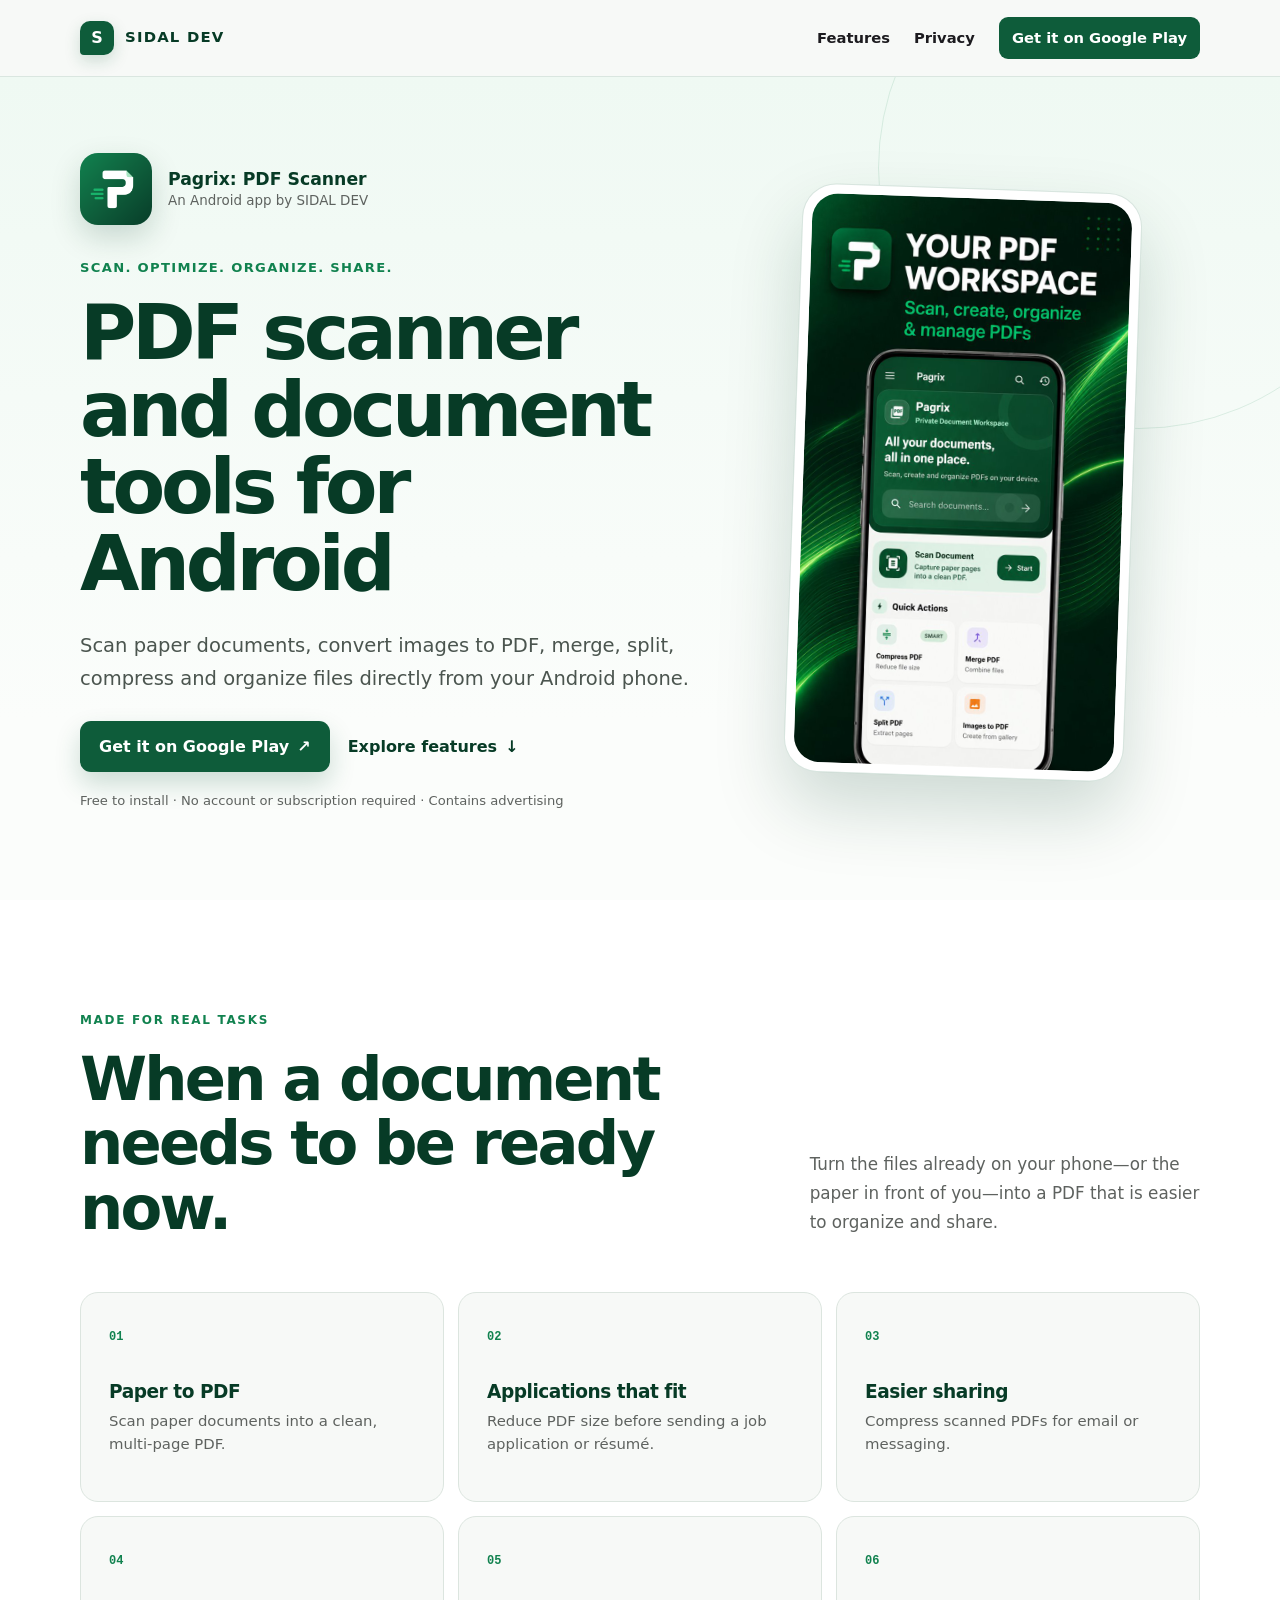
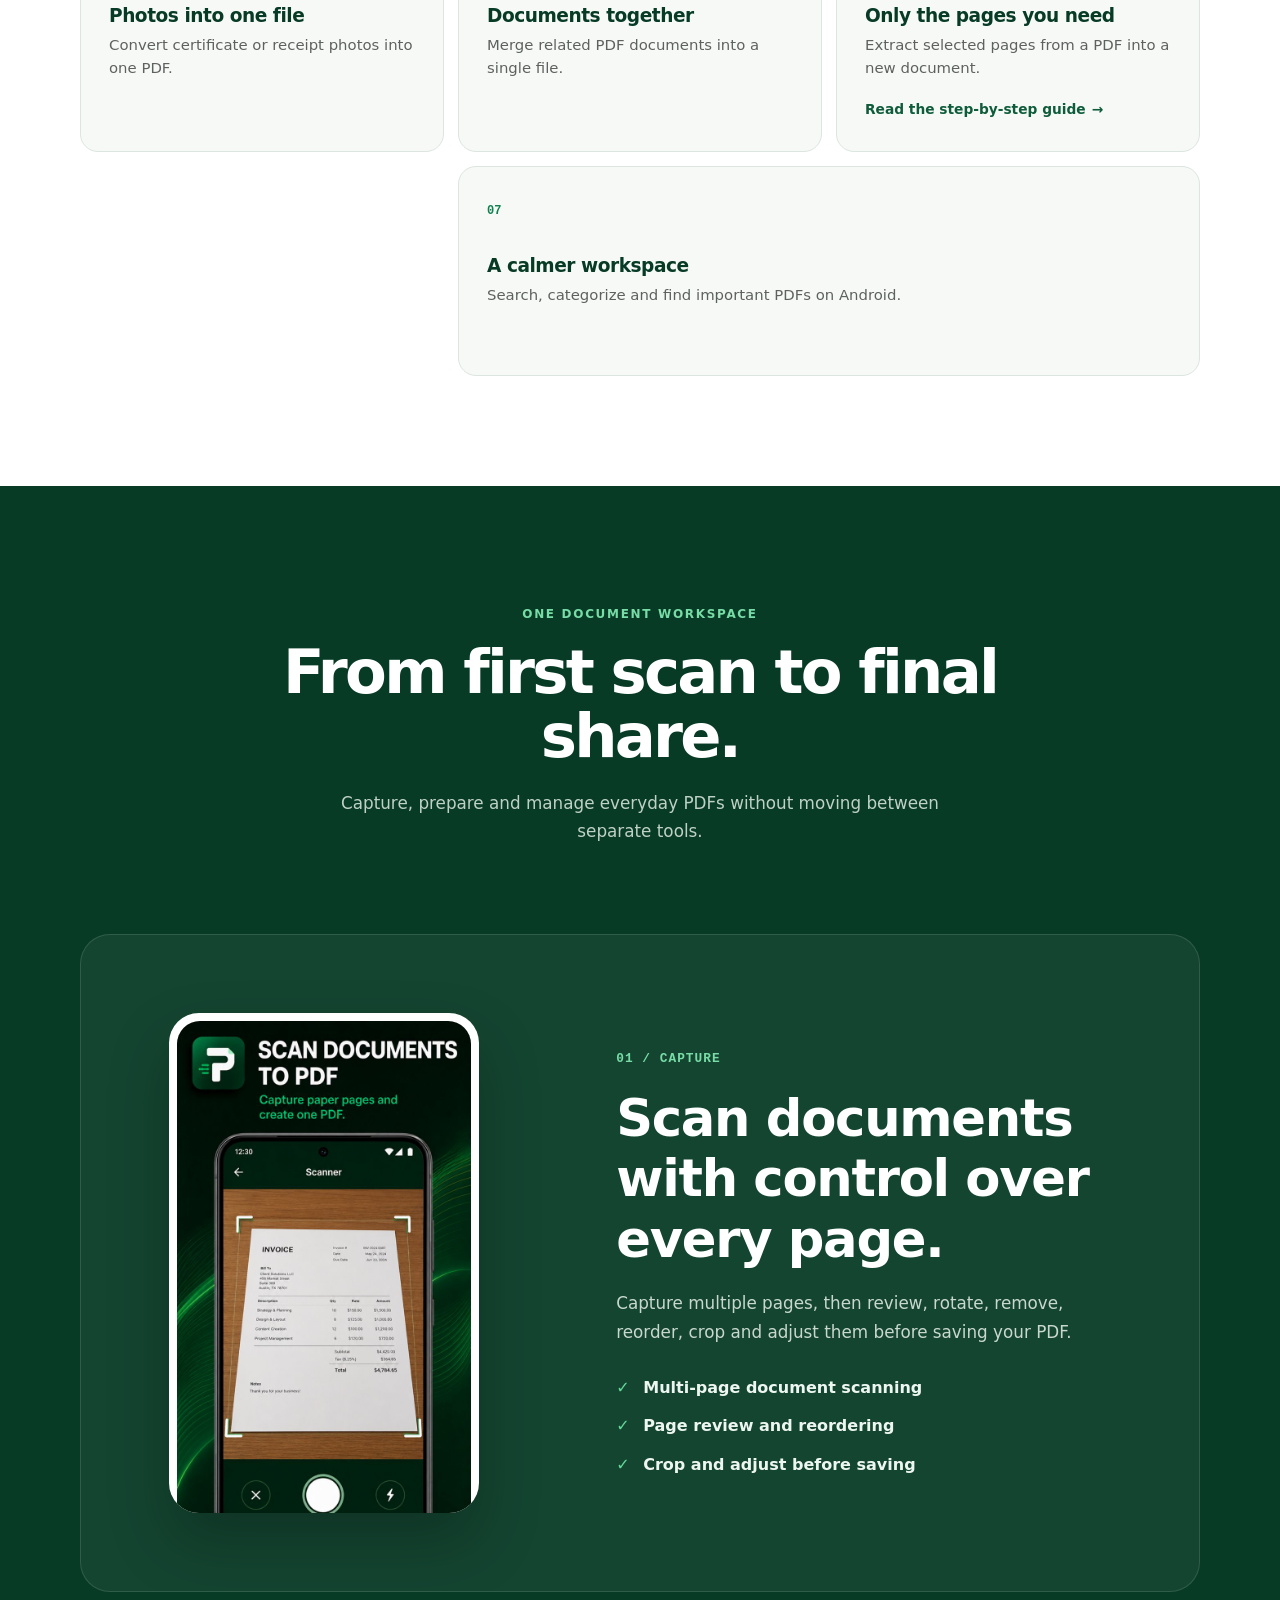
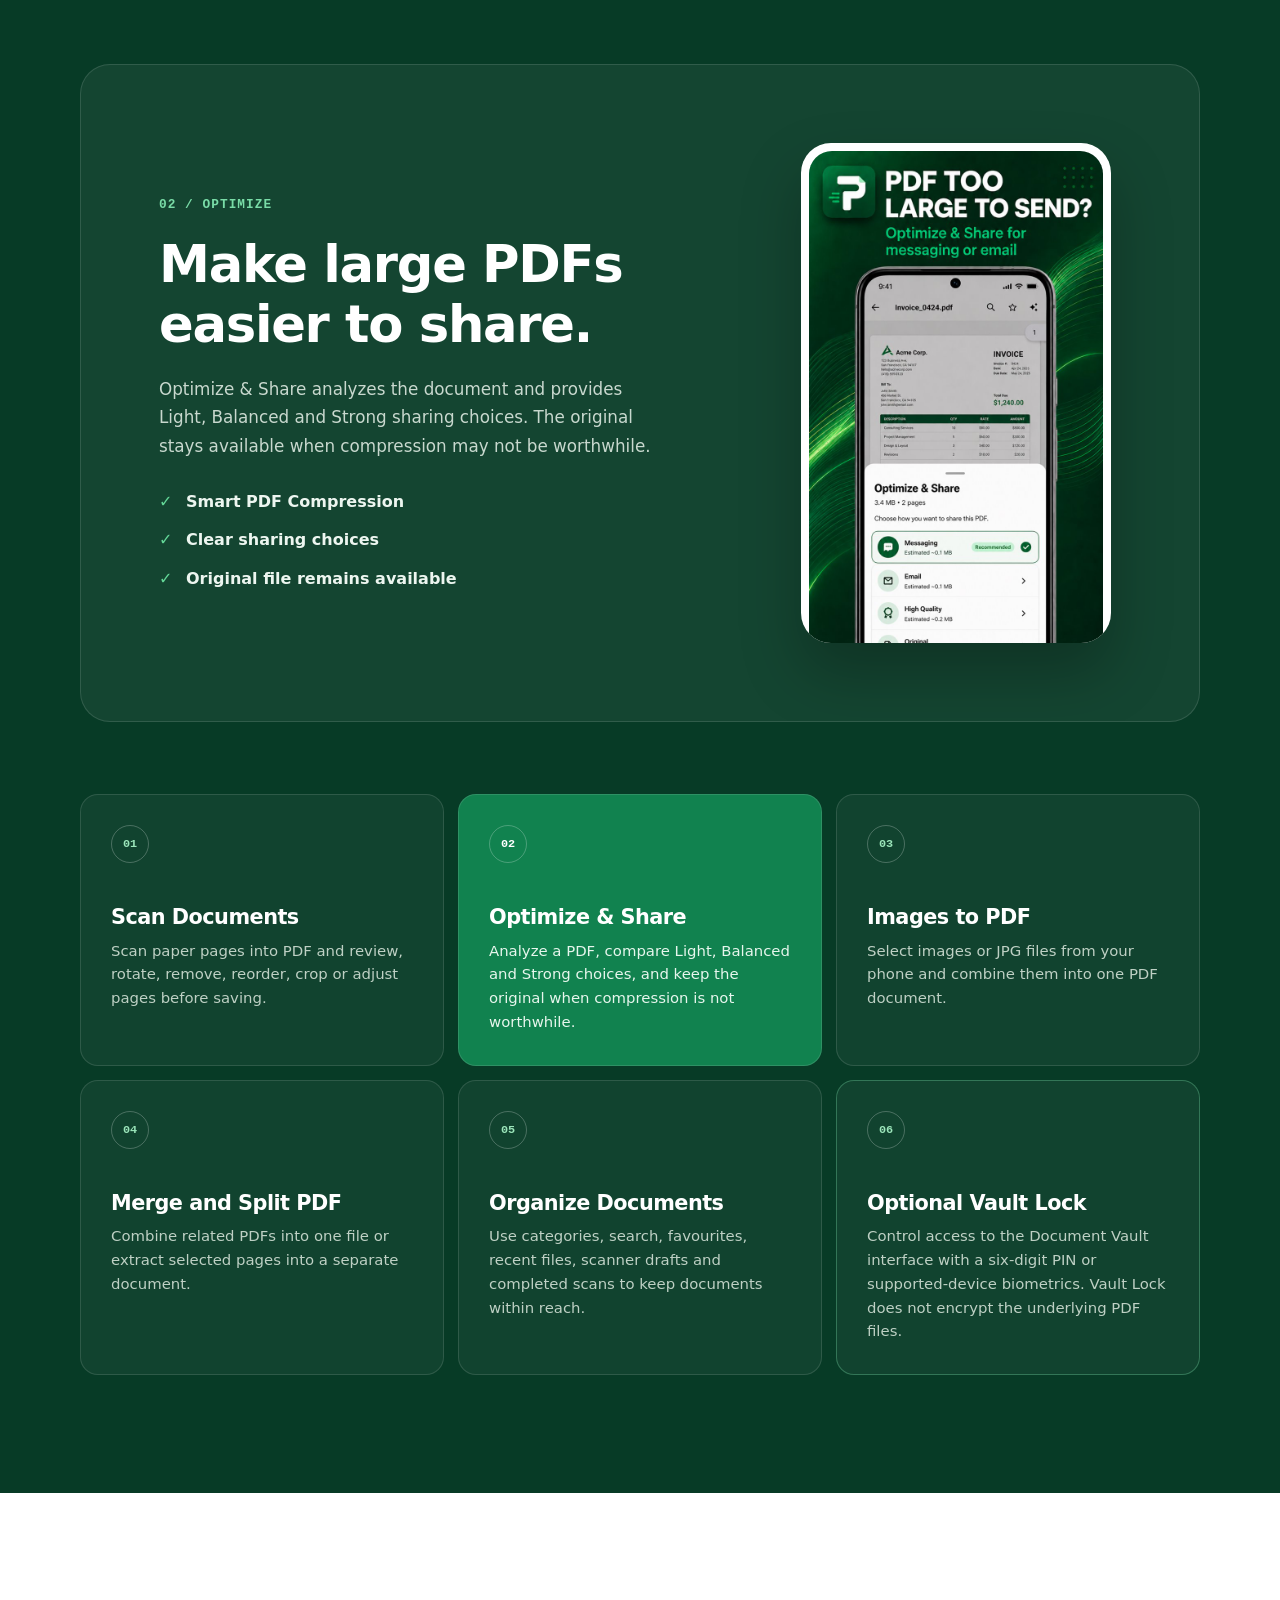
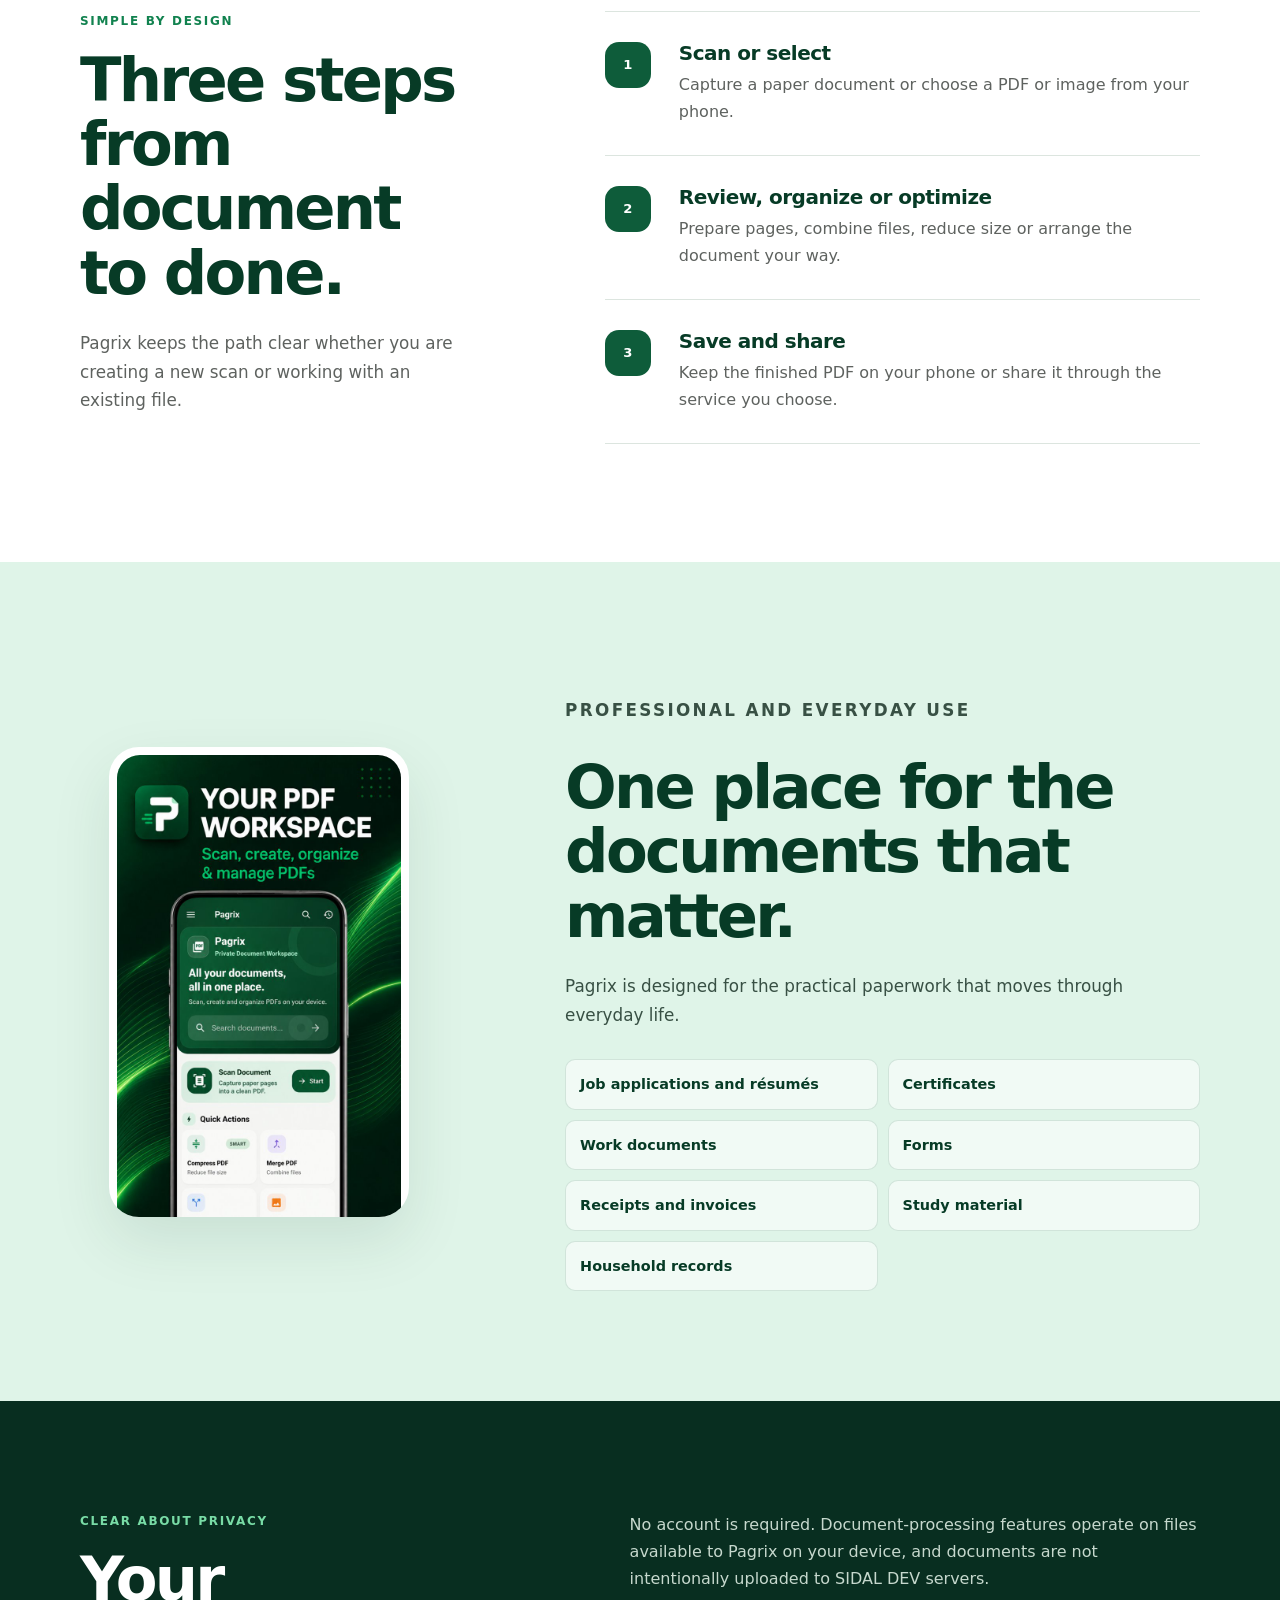
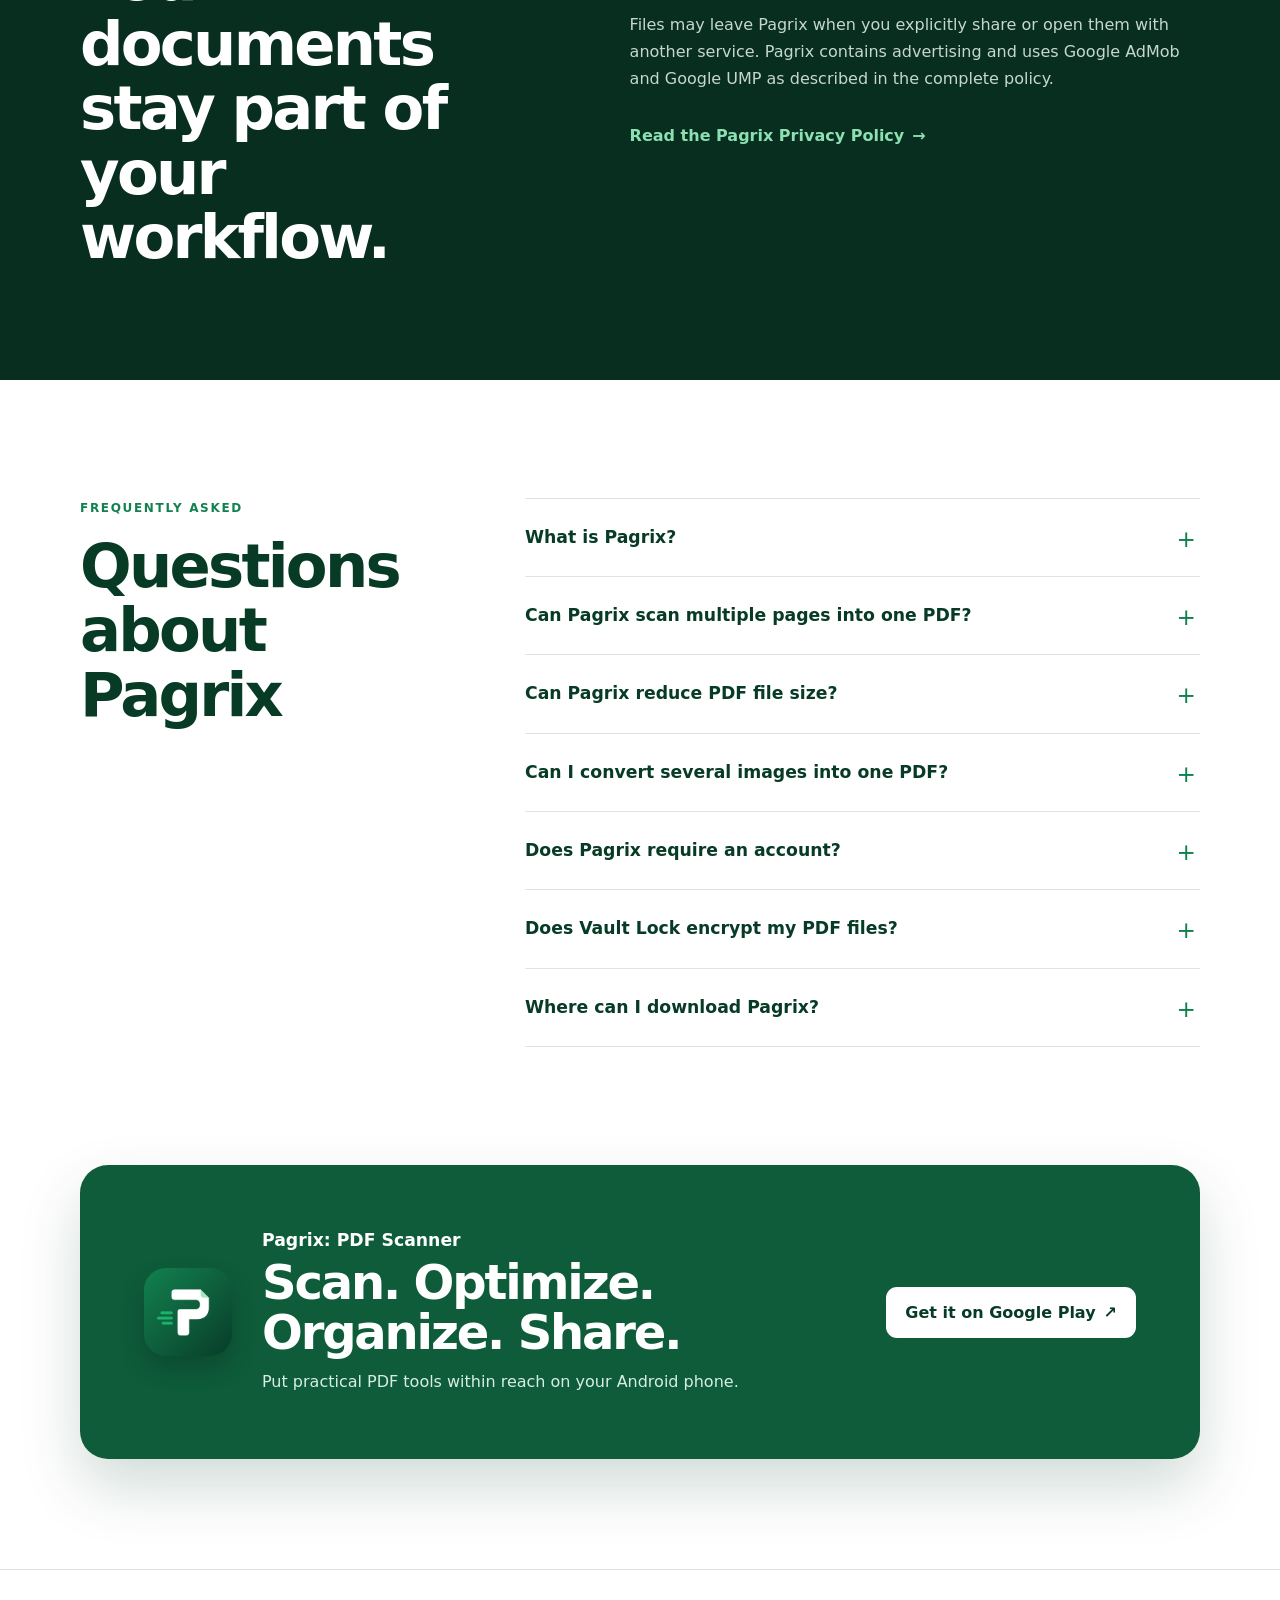
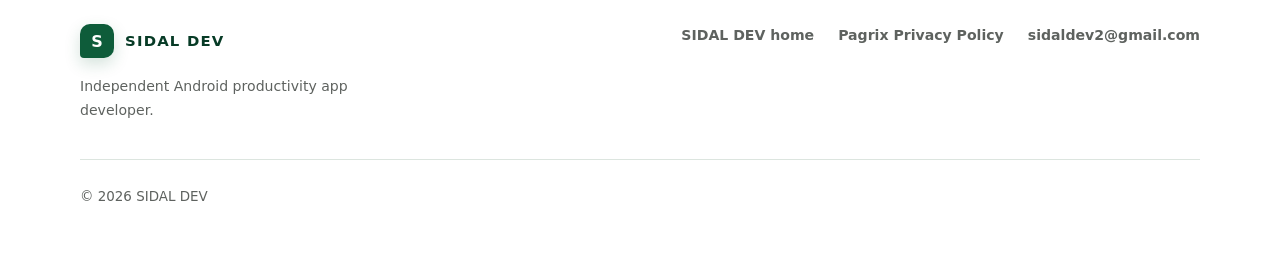
==== commit f739e47d: "Add Pagrix PDF page extraction guide" ====
--- a/pagrix/index.html
+++ b/pagrix/index.html
@@ -127,6 +127,7 @@
               <span aria-hidden="true">06</span>
               <h3>Only the pages you need</h3>
               <p>Extract selected pages from a PDF into a new document.</p>
+              <a class="case-link" href="how-to-extract-pages-from-pdf/">Read the step-by-step guide <span aria-hidden="true">→</span></a>
             </article>
             <article class="use-case-card">
               <span aria-hidden="true">07</span>
--- a/pagrix/styles.css
+++ b/pagrix/styles.css
@@ -255,6 +255,21 @@
   color: var(--muted);
   font-size: 0.93rem;
   line-height: 1.55;
+}
+
+.case-link {
+  display: inline-flex;
+  gap: 6px;
+  margin-top: 18px;
+  color: var(--green-800);
+  font-size: 0.86rem;
+  font-weight: 800;
+  text-decoration: none;
+}
+
+.case-link:hover {
+  color: var(--green-700);
+  text-decoration: underline;
 }
 
 .feature-section {
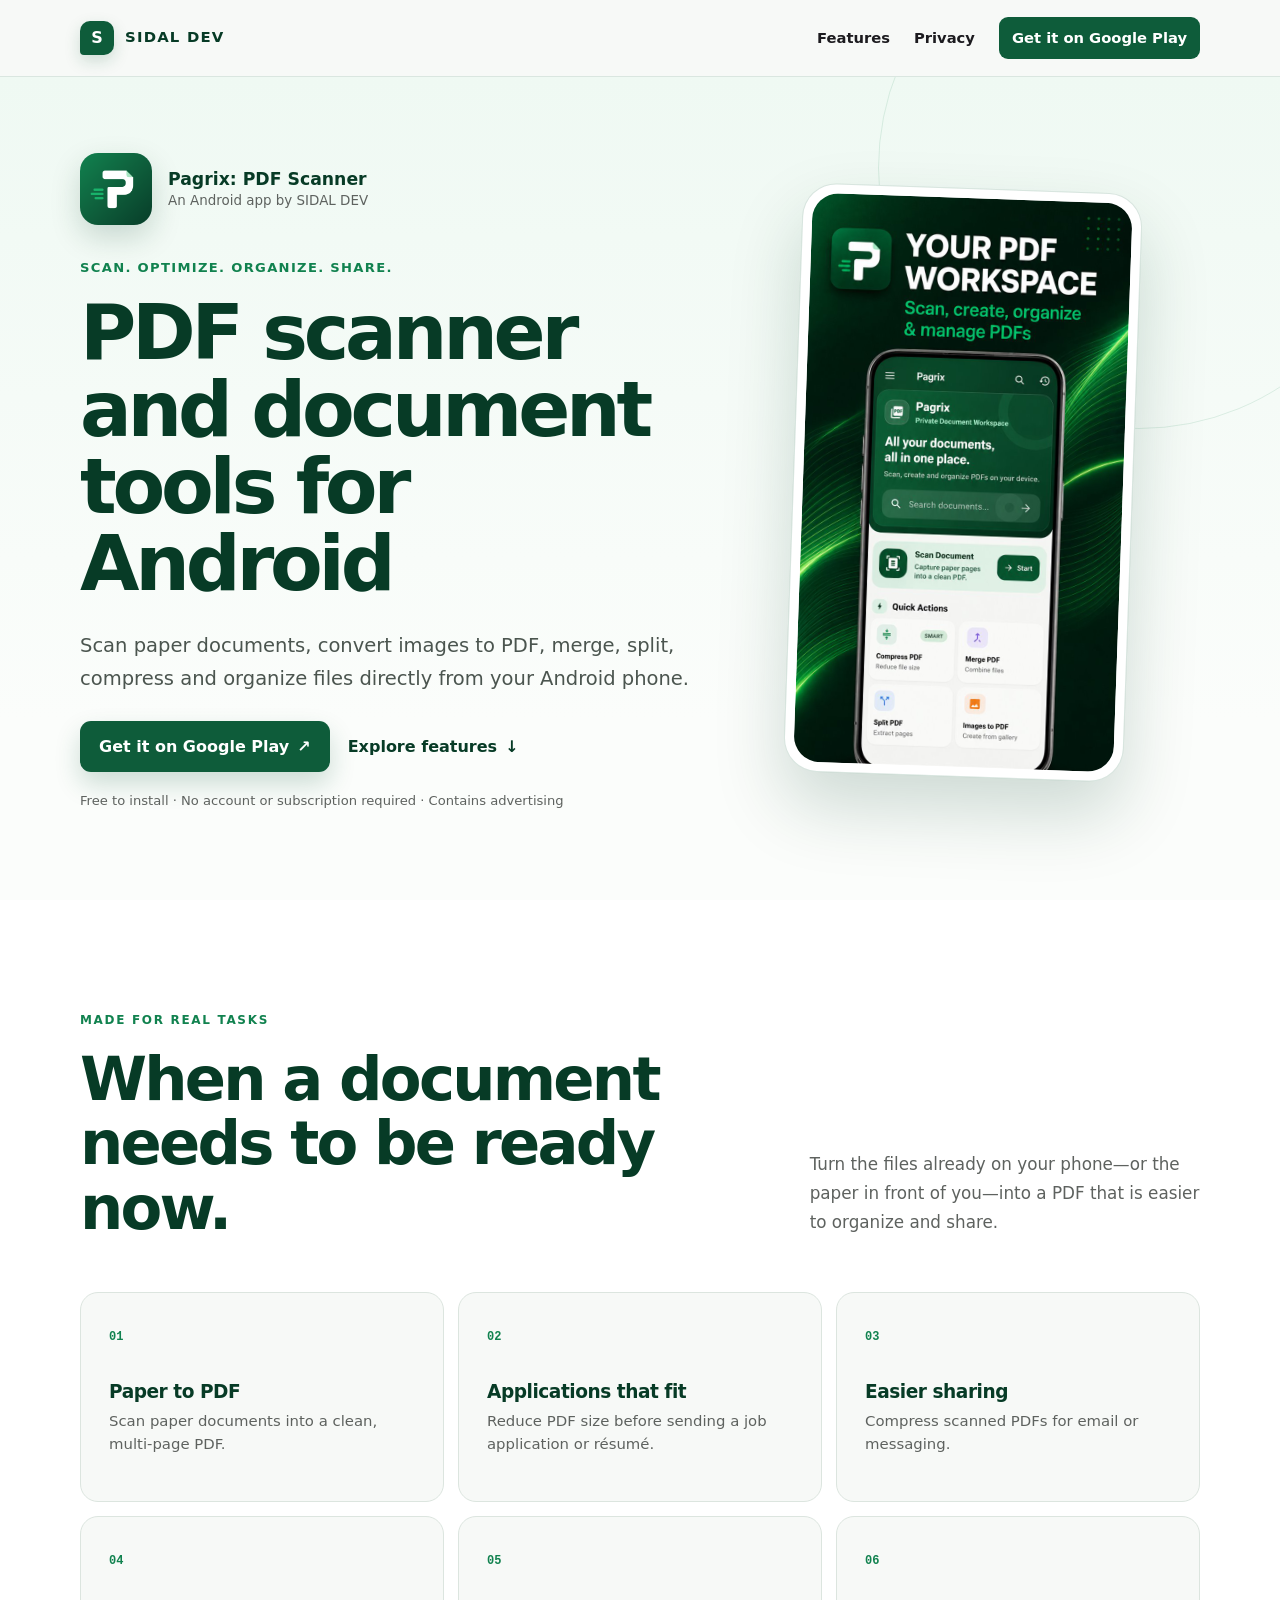
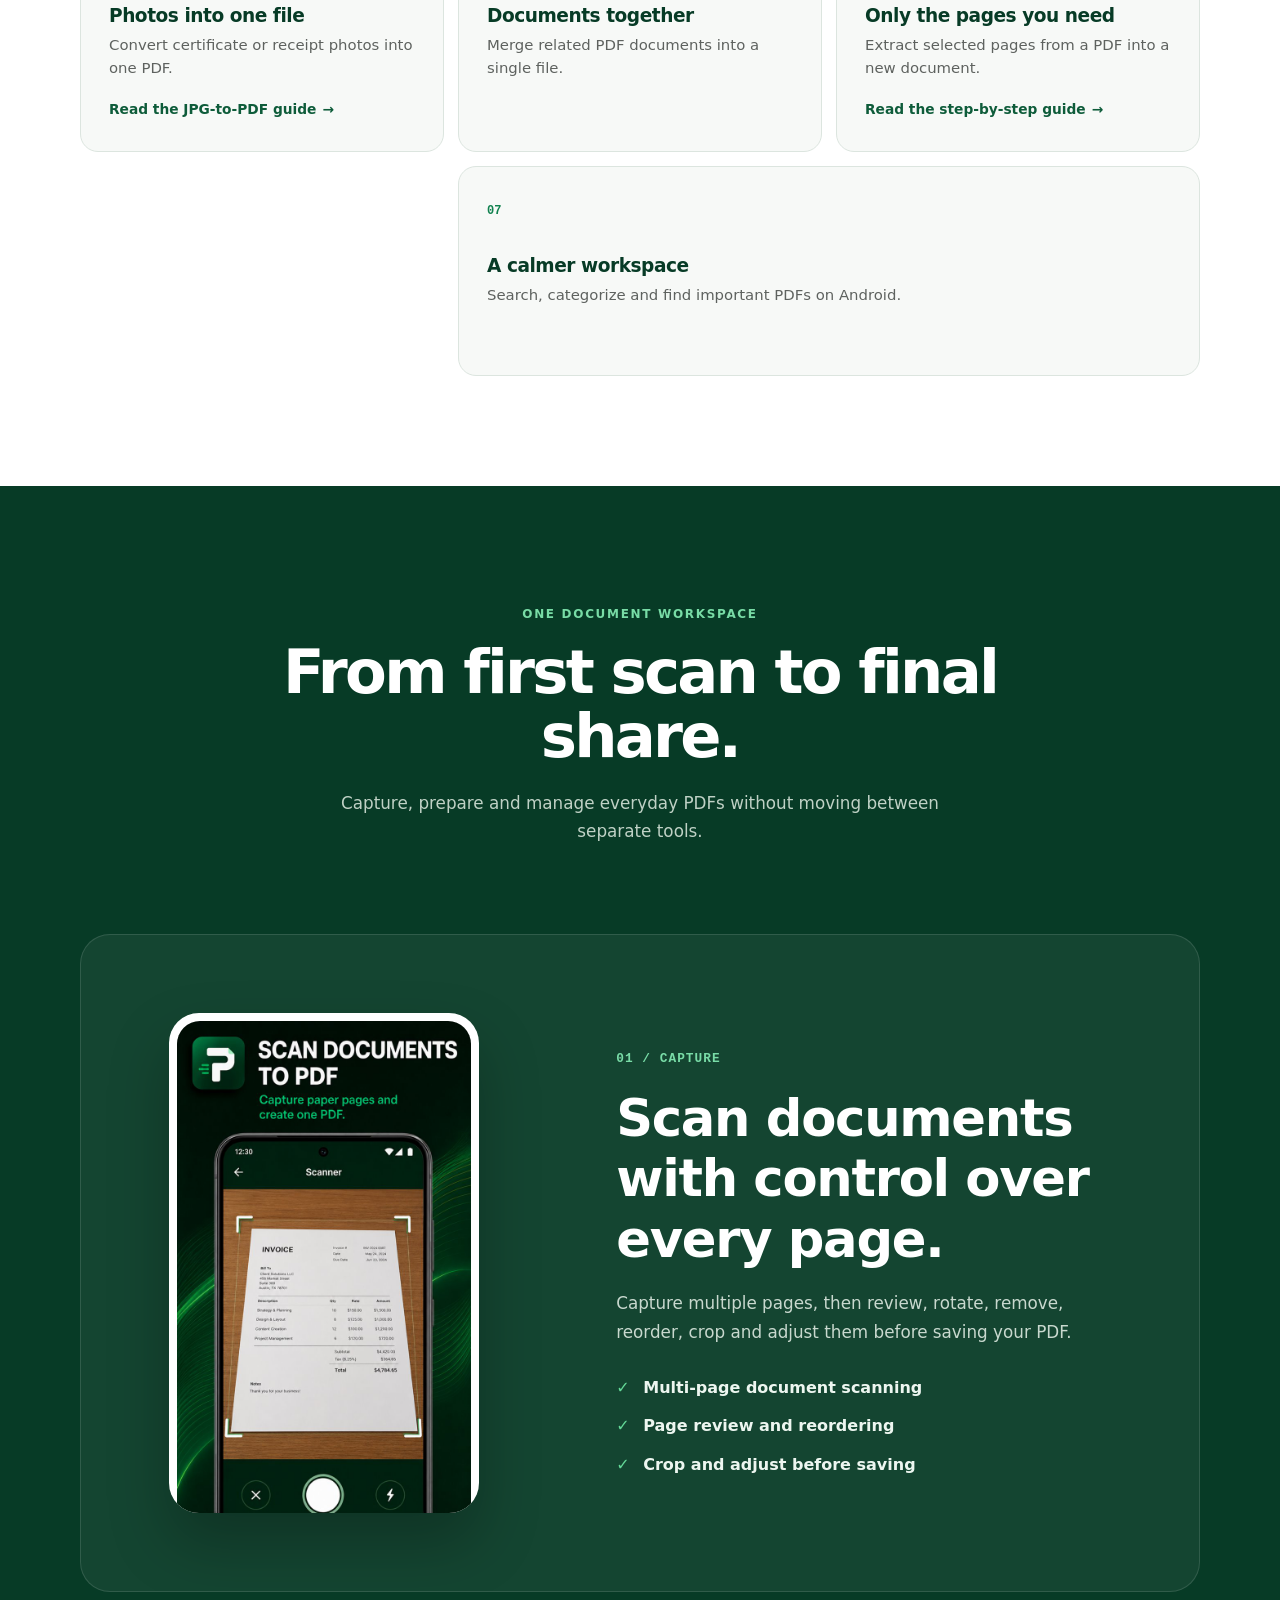
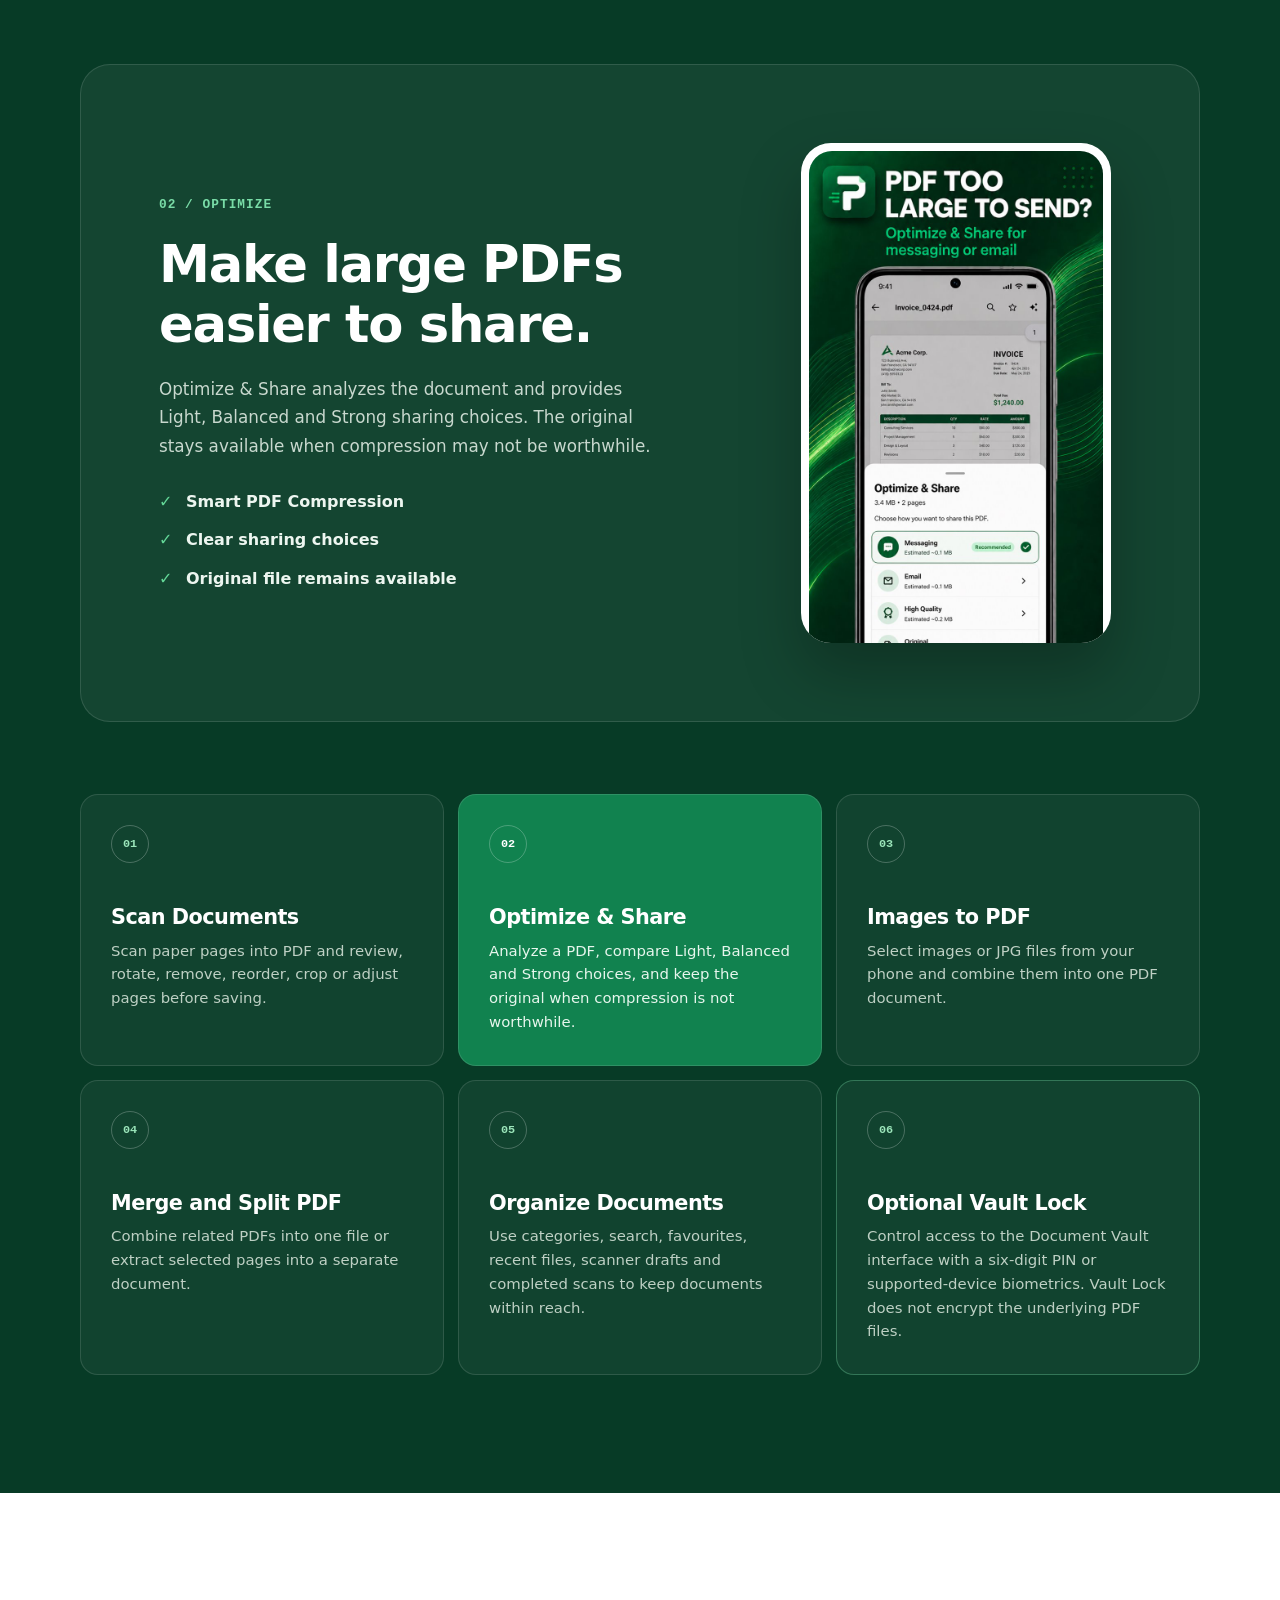
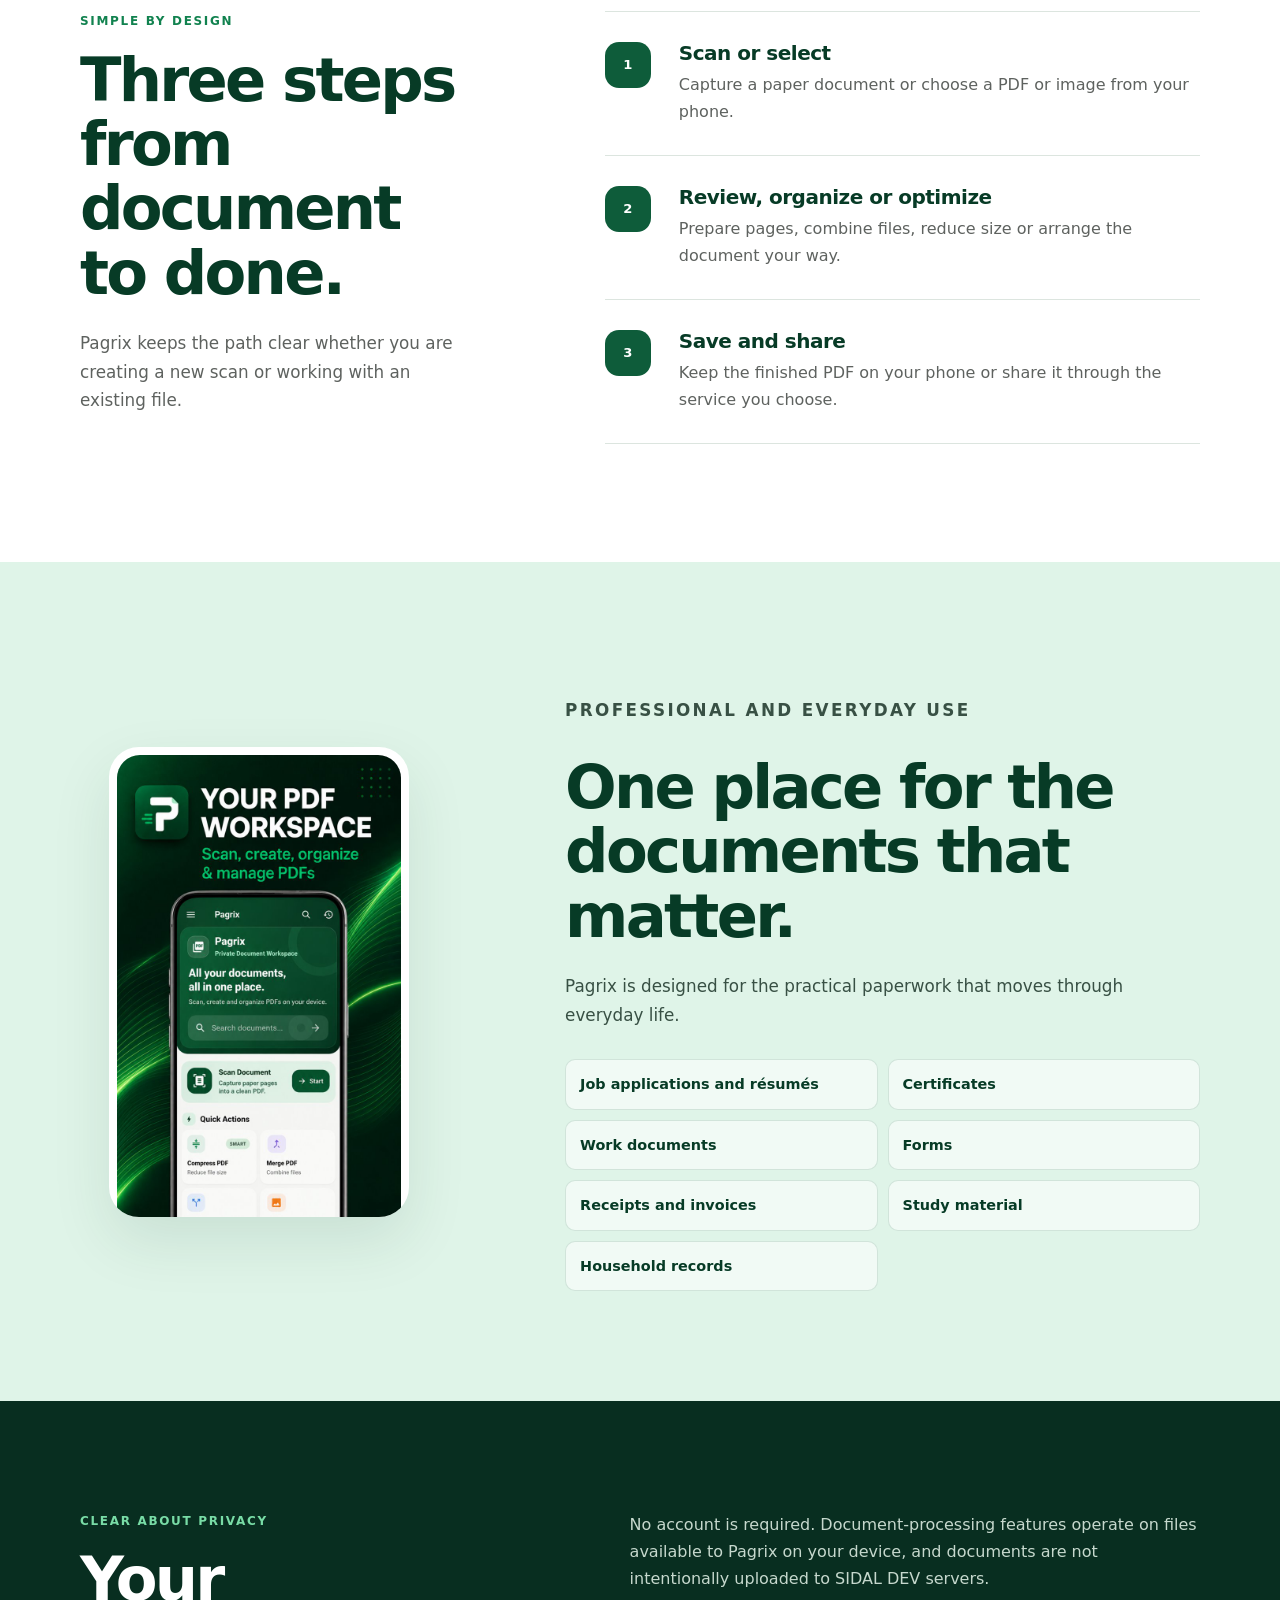
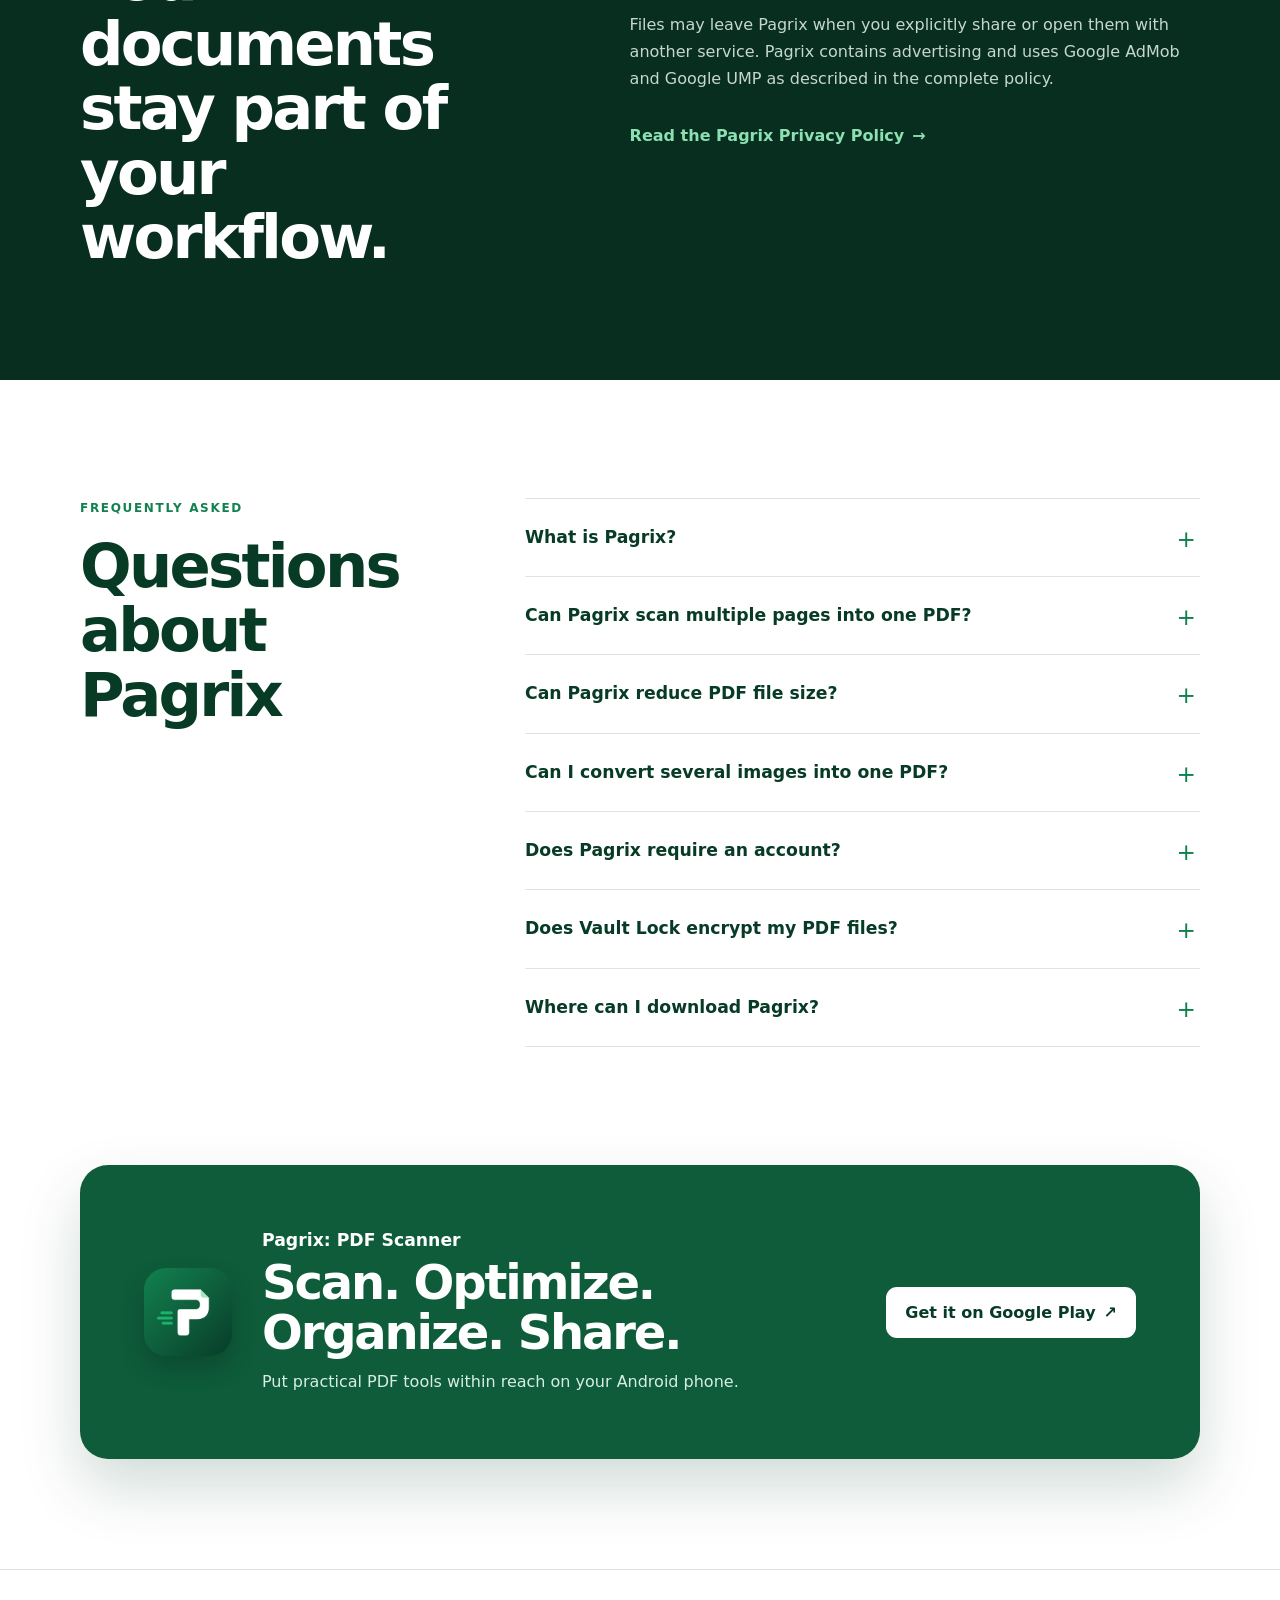
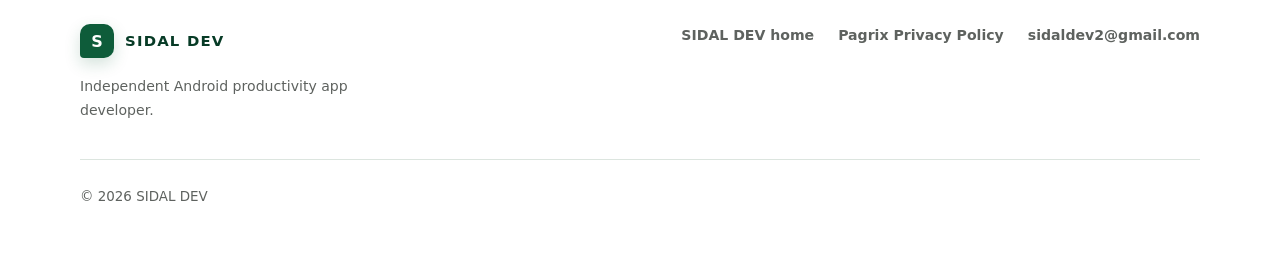
==== commit e5889672: "Add Pagrix JPG-to-PDF tutorial" ====
--- a/pagrix/index.html
+++ b/pagrix/index.html
@@ -117,6 +117,7 @@
               <span aria-hidden="true">04</span>
               <h3>Photos into one file</h3>
               <p>Convert certificate or receipt photos into one PDF.</p>
+              <a class="case-link" href="how-to-convert-jpg-to-pdf/">Read the JPG-to-PDF guide <span aria-hidden="true">→</span></a>
             </article>
             <article class="use-case-card">
               <span aria-hidden="true">05</span>
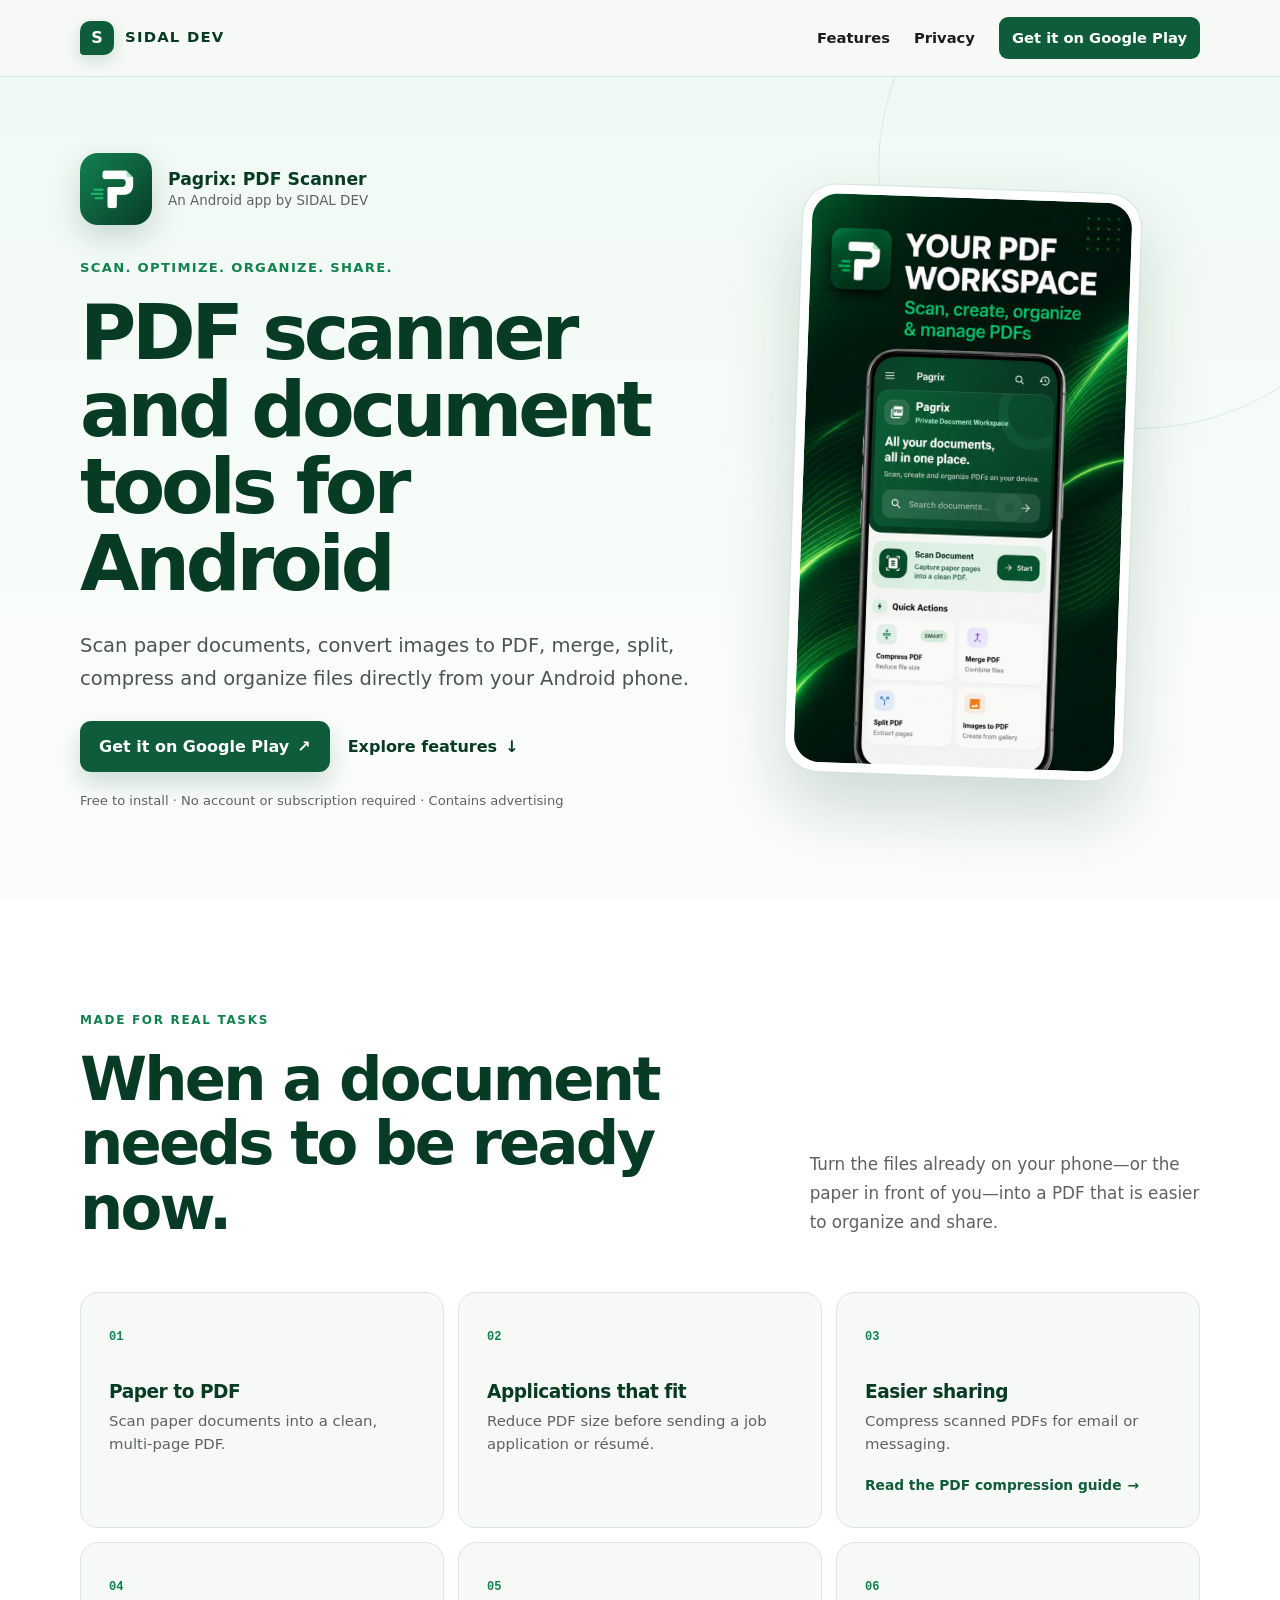
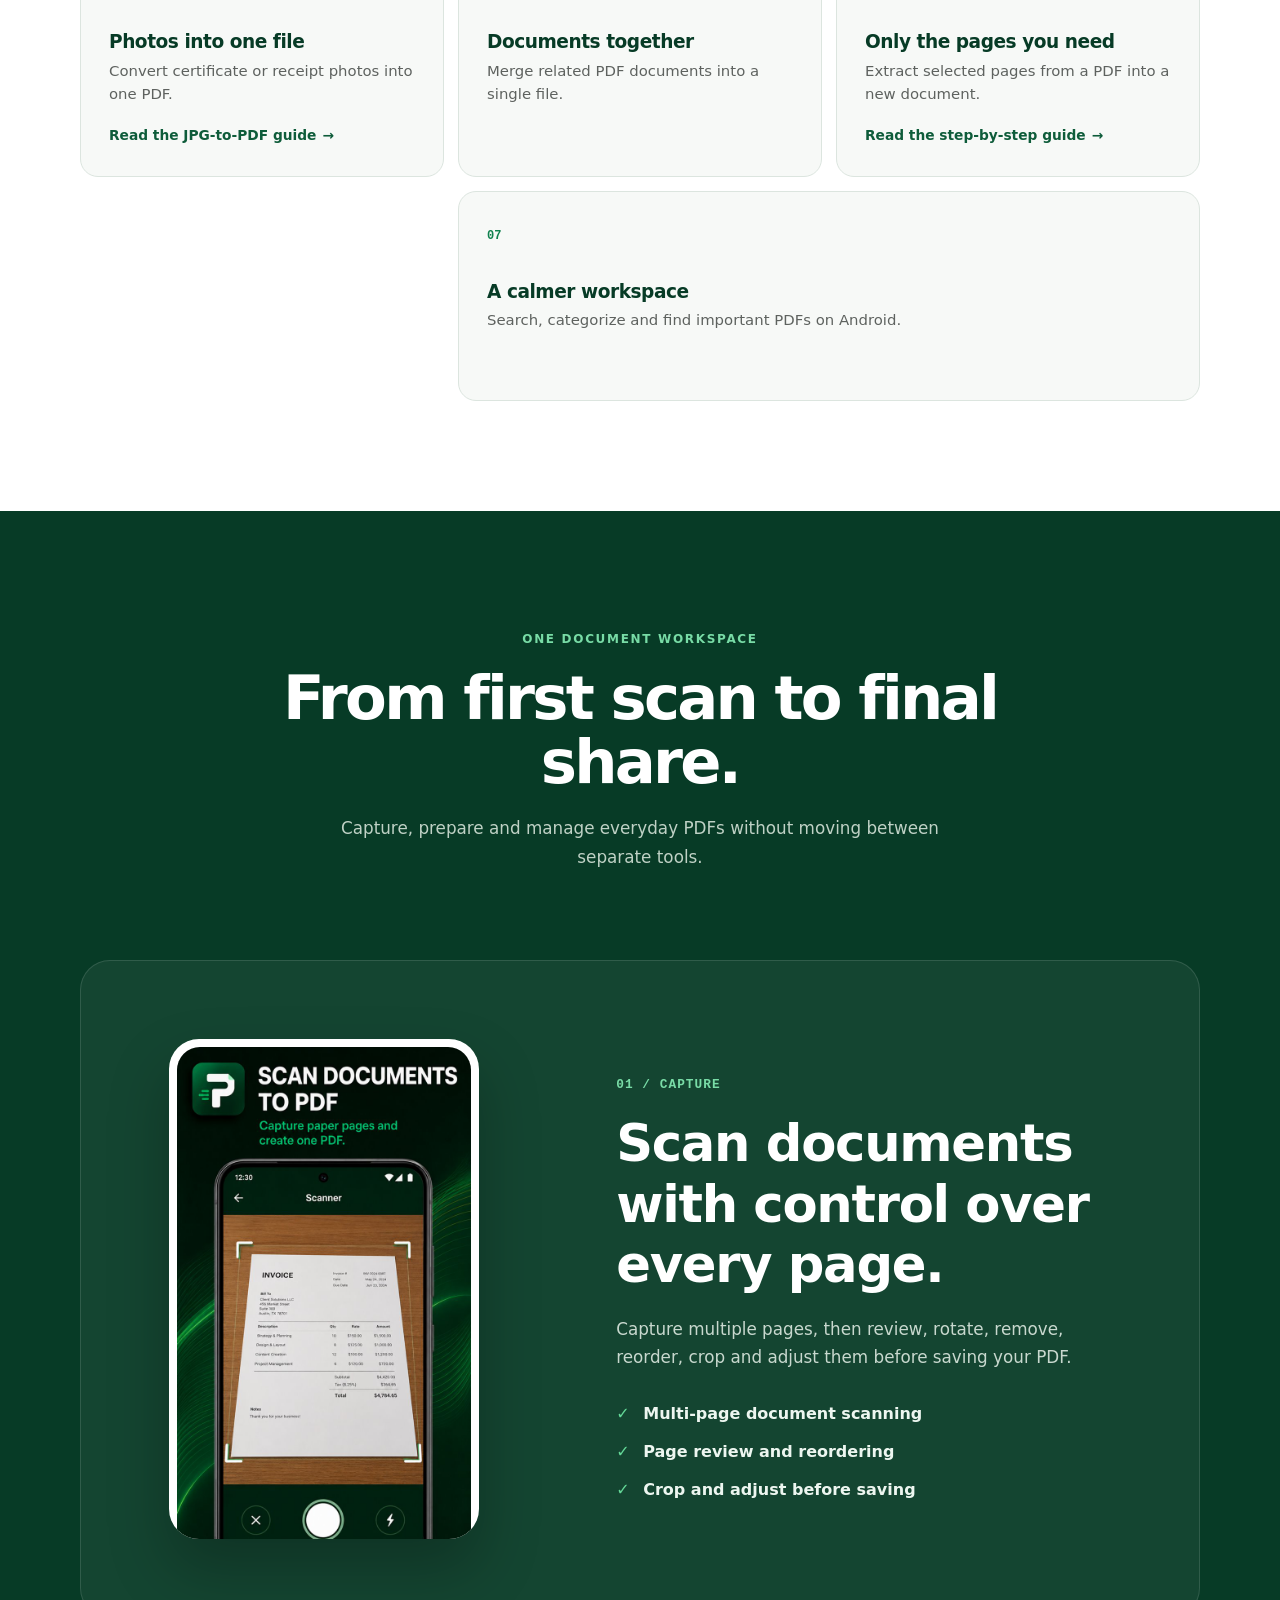
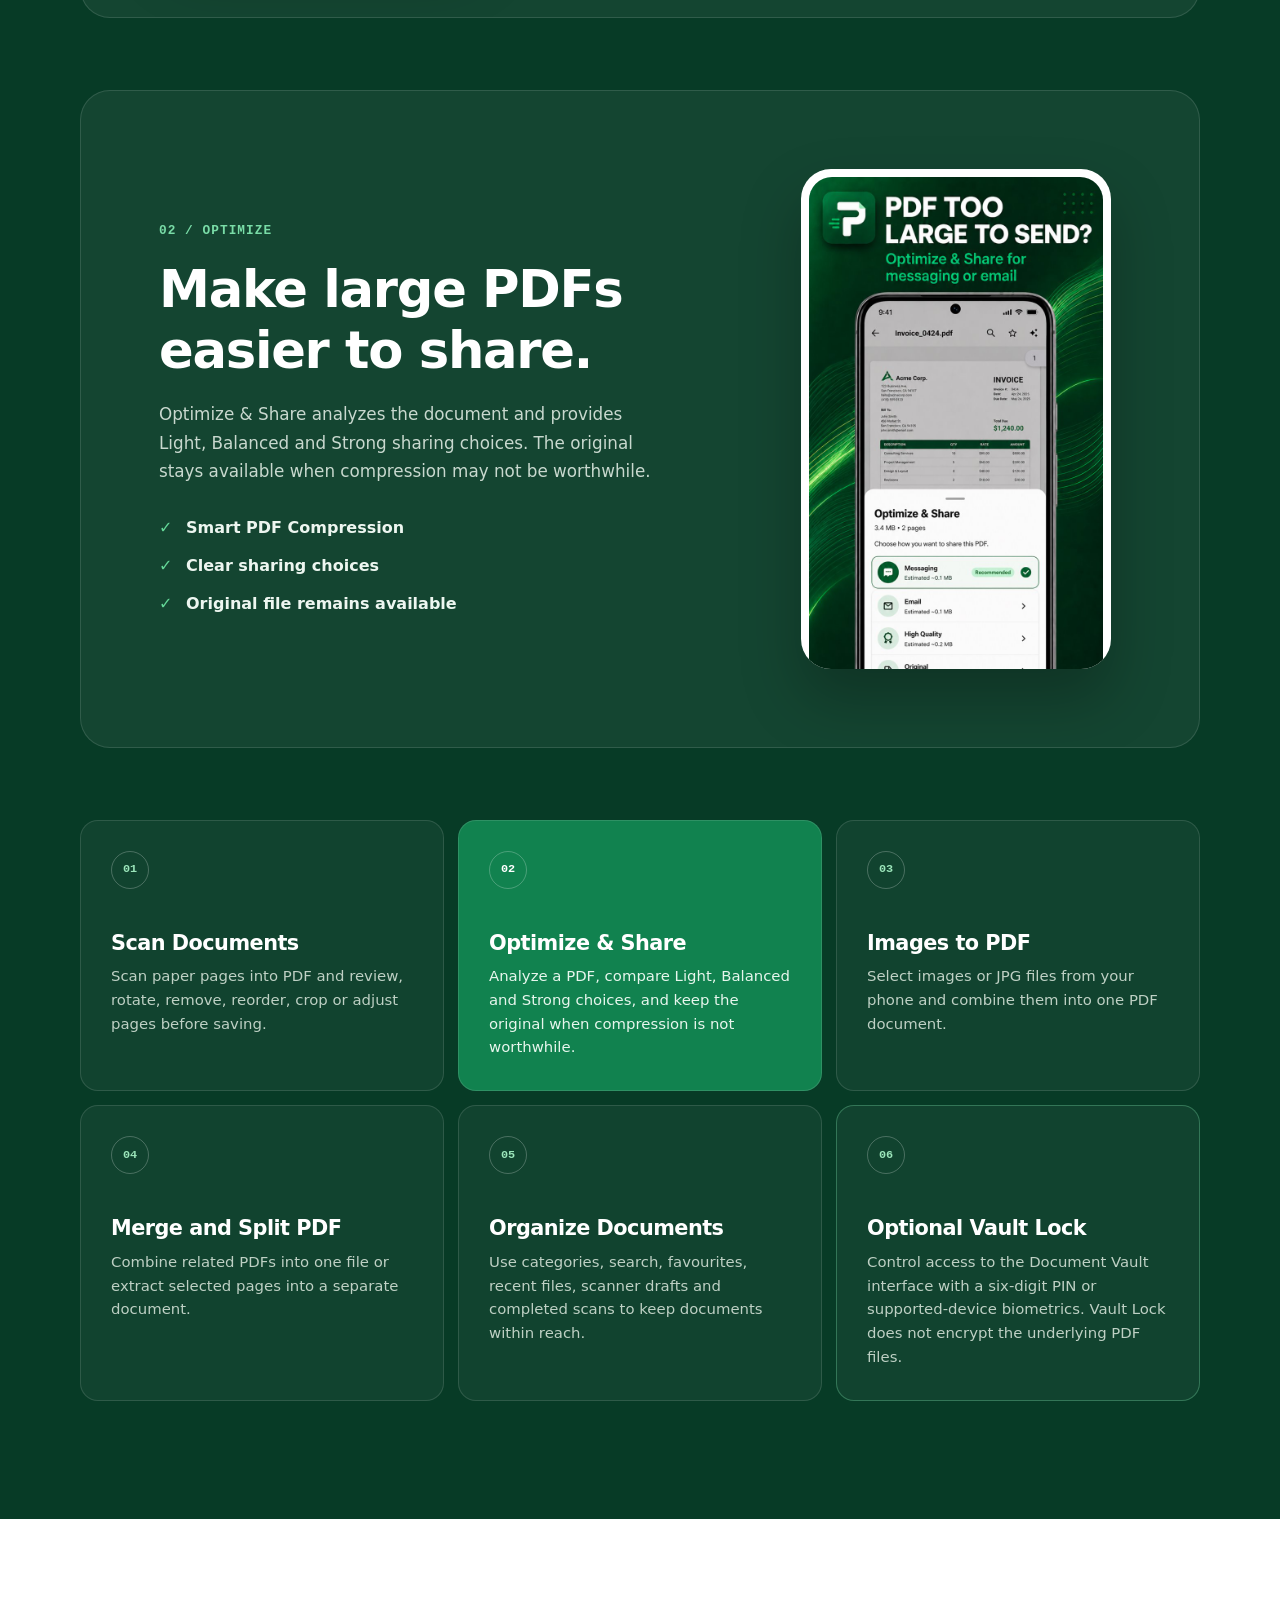
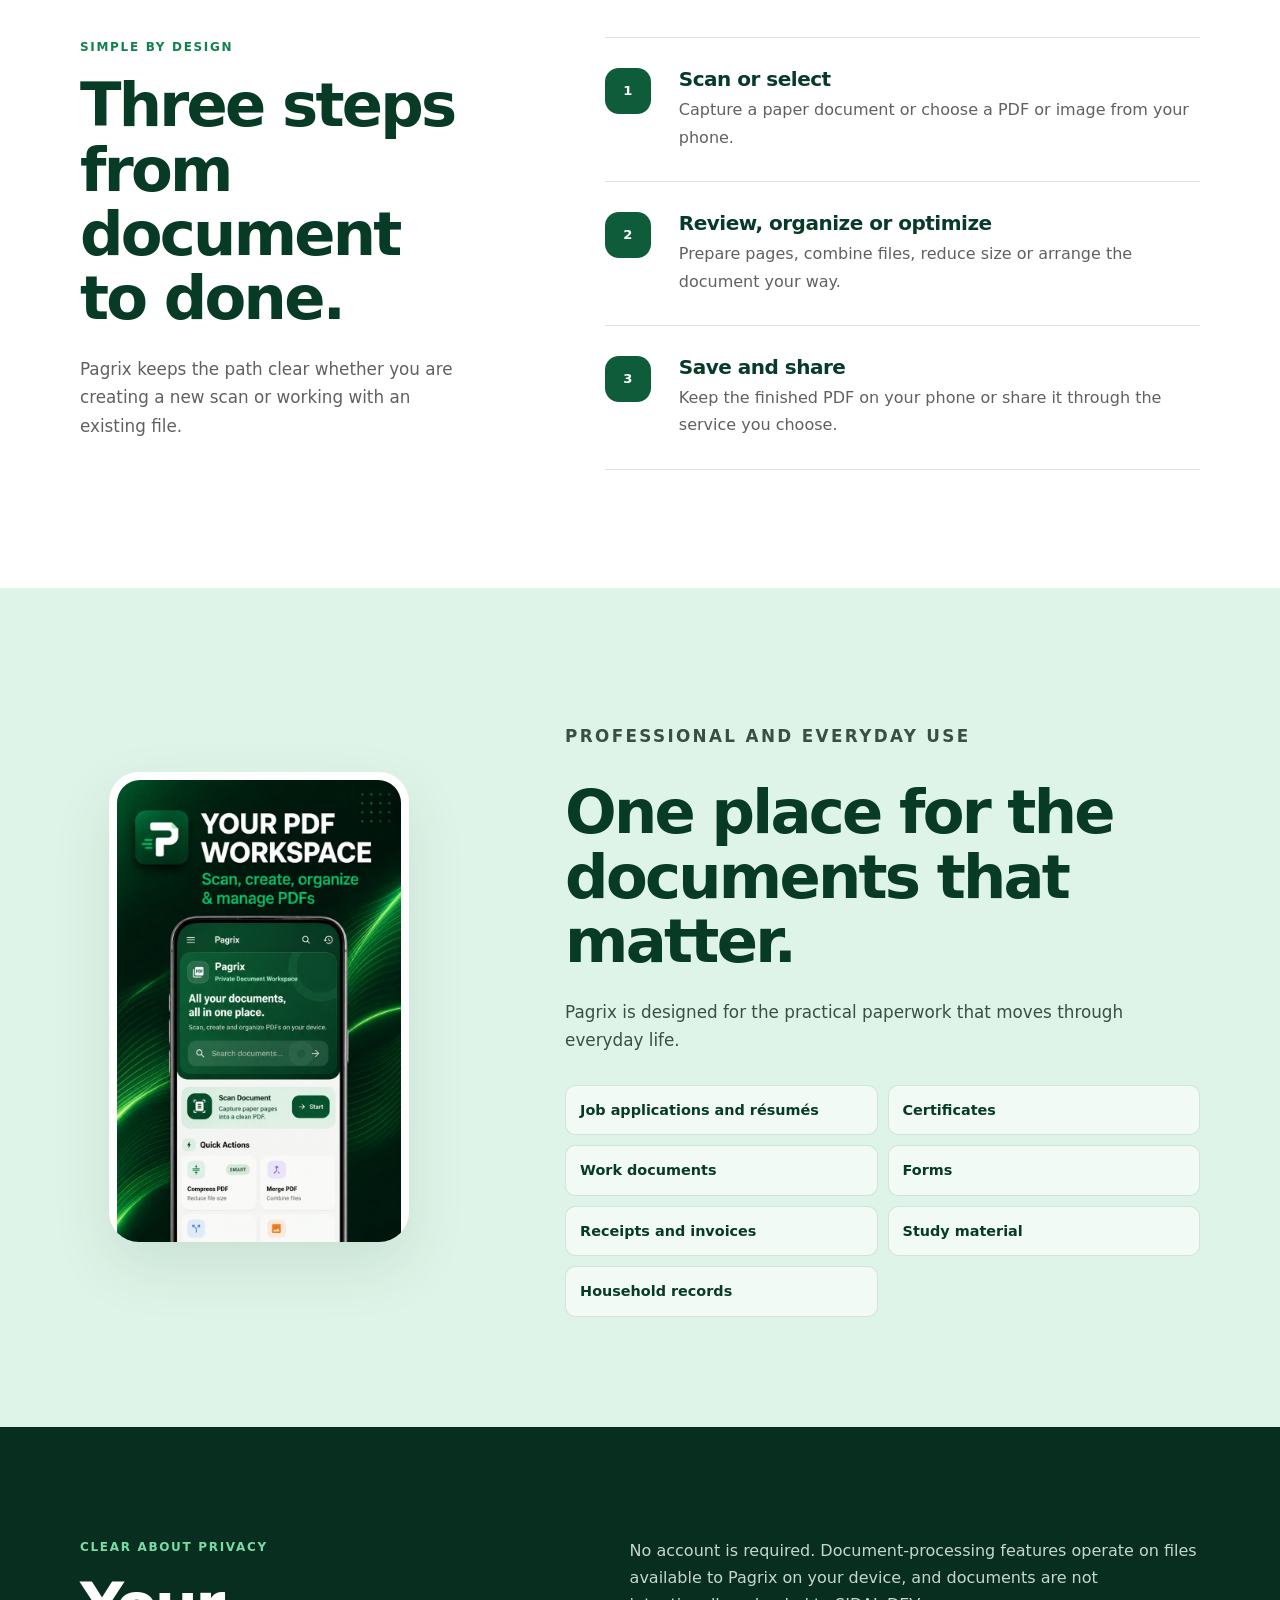
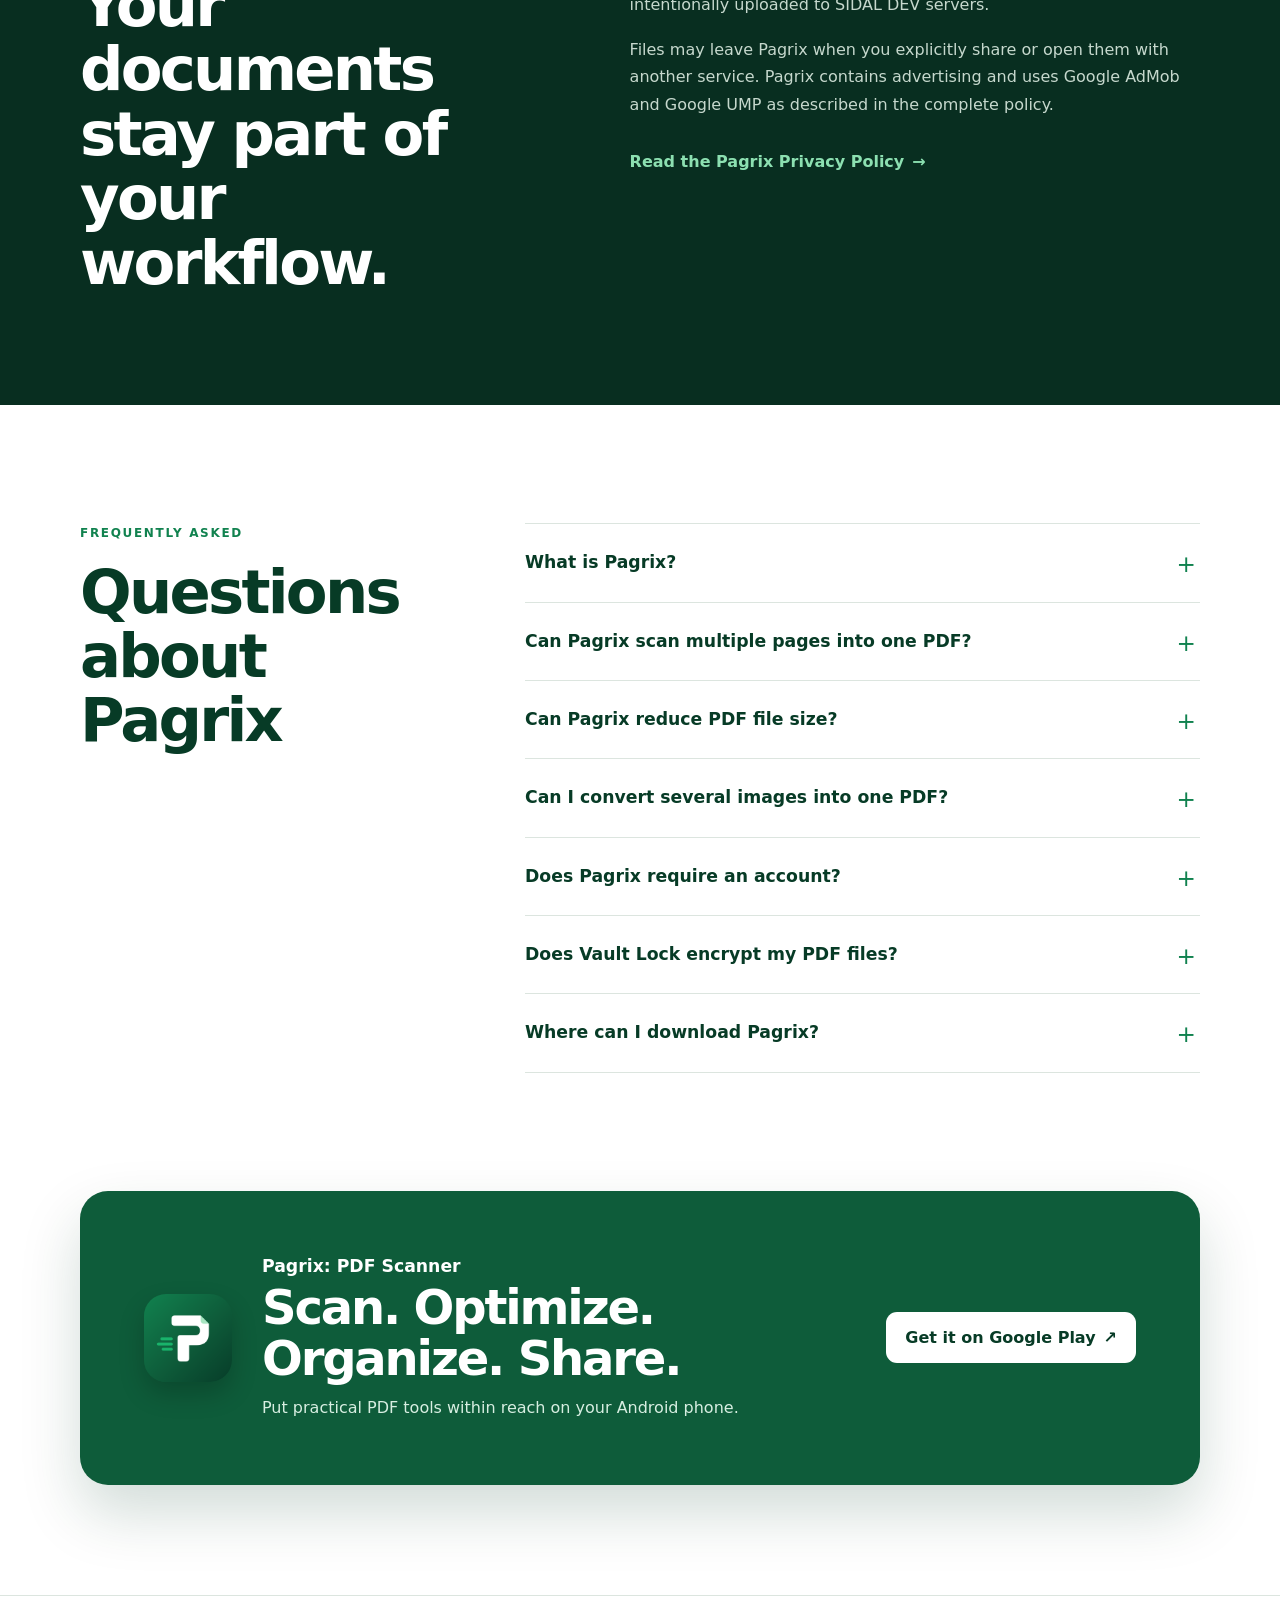
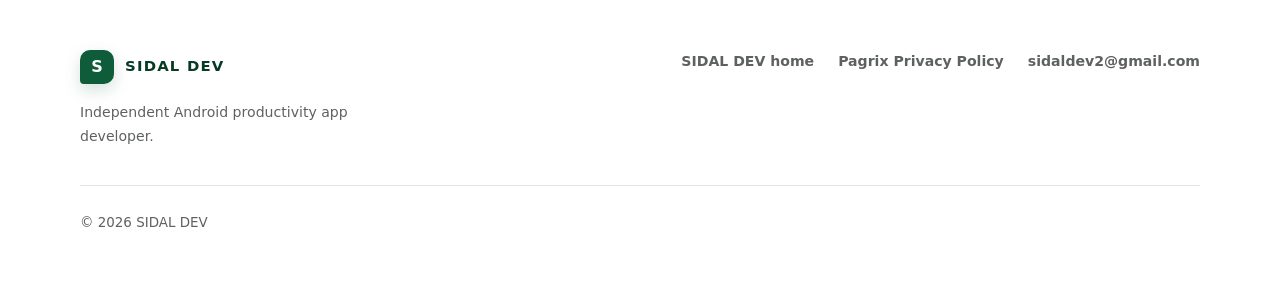
==== commit 97987f0c: "Add Pagrix PDF optimization tutorial" ====
--- a/pagrix/index.html
+++ b/pagrix/index.html
@@ -112,6 +112,7 @@
               <span aria-hidden="true">03</span>
               <h3>Easier sharing</h3>
               <p>Compress scanned PDFs for email or messaging.</p>
+              <a class="case-link" href="how-to-reduce-pdf-size/">Read the PDF compression guide <span aria-hidden="true">→</span></a>
             </article>
             <article class="use-case-card">
               <span aria-hidden="true">04</span>
